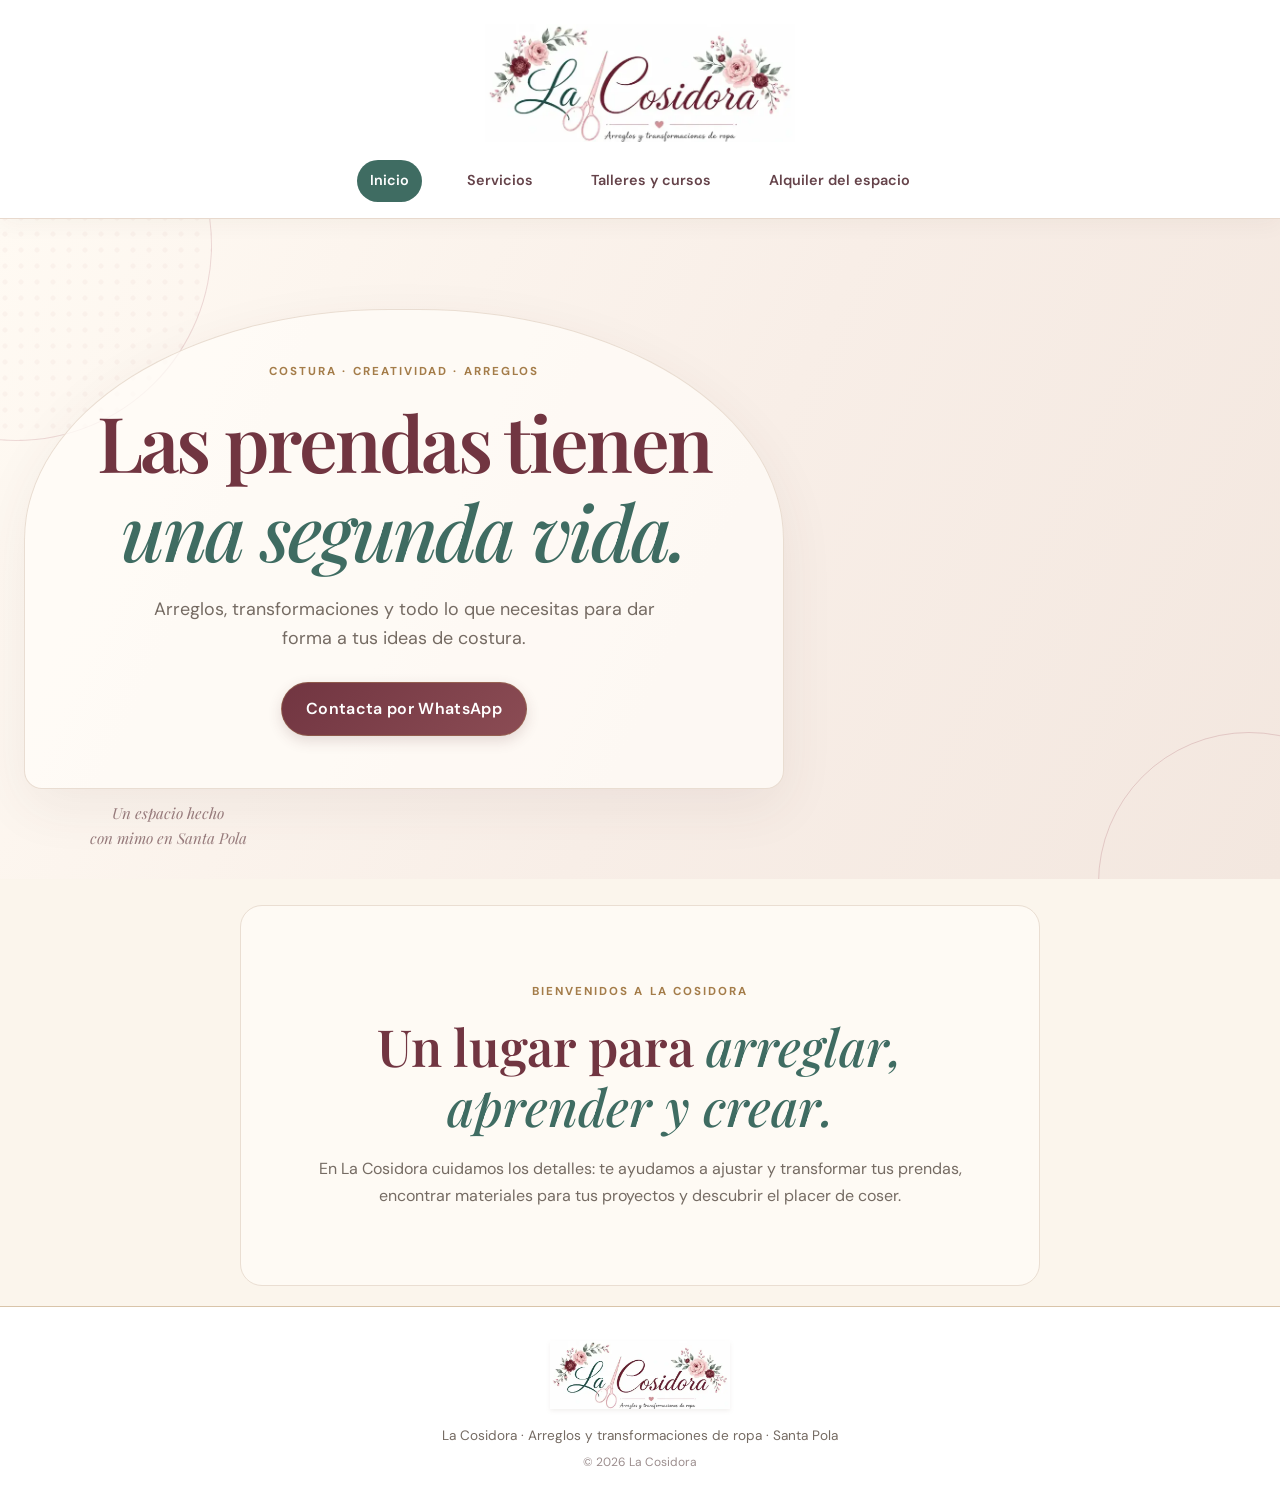
==== index.html @ 74e63460 "Ajustar descripciones y organización de talleres" ====
<!doctype html>
<html lang="es">
<head>
<meta charset="utf-8"><meta name="viewport" content="width=device-width, initial-scale=1">
<meta name="description" content="La Cosidora en Santa Pola: arreglos y transformaciones de ropa, mercería, reparación de máquinas de coser, cursos y alquiler de espacio por horas.">
<meta name="theme-color" content="#fbf5f2">
<title>La Cosidora | Arreglos, mercería y costura en Santa Pola</title>
<link rel="preconnect" href="https://fonts.googleapis.com"><link rel="preconnect" href="https://fonts.gstatic.com" crossorigin>
<link href="https://fonts.googleapis.com/css2?family=DM+Sans:wght@400;500;600;700&family=Playfair+Display:wght@500;600;700&display=swap" rel="stylesheet"><link rel="stylesheet" href="styles.css?v=18">
<style>.brand img{display:block;width:min(220px,42vw);height:auto;max-height:92px;object-fit:contain}.brand{display:flex;align-items:center}.footer-logo{display:block;width:min(180px,60vw);height:auto;margin:0 auto 1rem}</style>
</head>
<body>
<header class="site-header"><a class="brand" href="#inicio" aria-label="La Cosidora, inicio"><img src="assets/logo-la-cosidora.webp?v=4" alt="La Cosidora. Arreglos y transformaciones de ropa"></a>
<nav aria-label="Navegación principal"><a href="#inicio" data-page-link="home">Inicio</a><a href="#servicios" data-page-link="services">Servicios</a><a href="#cursos" data-page-link="courses">Talleres y cursos</a><a href="#espacio" data-page-link="space">Alquiler del espacio</a></nav></header>
<main>
<section class="hero" id="inicio"><div class="hero-content"><p class="eyebrow">Costura · creatividad · arreglos</p><h1>Las prendas tienen<br><em>una segunda vida.</em></h1><p class="hero-copy">Arreglos, transformaciones y todo lo que necesitas para dar forma a tus ideas de costura.</p><a class="button" href="https://wa.me/34676435554" target="_blank" rel="noopener">Contacta por WhatsApp</a></div><div class="hero-note">Un espacio hecho<br>con mimo en Santa Pola</div></section>
<section class="intro section-wrap" id="intro"><p class="eyebrow">Bienvenidos a La Cosidora</p><h2>Un lugar para <em>arreglar, aprender y crear.</em></h2><p>En La Cosidora cuidamos los detalles: te ayudamos a ajustar y transformar tus prendas, encontrar materiales para tus proyectos y descubrir el placer de coser.</p></section>
<section class="services section-wrap" id="servicios"><div class="section-heading"><p class="eyebrow">Qué hacemos</p><h2>Nuestros servicios</h2></div><div class="service-grid" aria-label="Selecciona un servicio">
<button class="service-card service-choice" type="button" data-service="arreglos" aria-expanded="false"><h3>Arreglos y transformaciones</h3><p>Adaptamos y damos una nueva vida a tus prendas.</p><span class="service-more">Ver detalles</span></button>
<button class="service-card service-choice" type="button" data-service="merceria" aria-expanded="false"><h3>Mercería</h3><p>Materiales y pequeños imprescindibles para tus labores.</p><span class="service-more">Ver detalles</span></button>
<button class="service-card service-choice" type="button" data-service="maquinas" aria-expanded="false"><h3>Reparación de máquinas de coser</h3><p>Te ayudamos con la reparación de tu máquina.</p><span class="service-more">Ver detalles</span></button>
<button class="service-card service-choice" type="button" data-service="cursos" aria-expanded="false"><h3>Cursos y talleres</h3><p>Aprende, practica y disfruta de la costura.</p><span class="service-more">Ver detalles</span></button>
<button class="service-card service-choice" type="button" data-service="personalizados" aria-expanded="false"><h3>Personalizados</h3><p>Detalles y creaciones hechas a tu gusto.</p><span class="service-more">Ver detalles</span></button>
</div>
<div class="service-detail" id="service-detail" hidden aria-live="polite">
<div><p class="eyebrow">La Cosidora · Santa Pola</p><h3 id="service-detail-title"></h3><p id="service-detail-copy"></p><a class="button" id="service-detail-contact" href="https://wa.me/34676435554" target="_blank" rel="noopener">Consultar por WhatsApp</a></div>
<button class="service-detail-close" type="button" aria-label="Cerrar detalles">×</button>
</div></section>
<section class="courses section-wrap" id="cursos">
 <div class="section-heading"><p class="eyebrow">Agenda creativa</p><h2>Calendario de <em>talleres</em></h2><p>Elige una fecha marcada para descubrir el taller, ver qué haremos y consultar todos los detalles.</p></div>
 <div class="agenda">
  <div class="agenda-calendar">
   <div class="agenda-month"><button id="month-prev" aria-label="Mes anterior">‹</button><div><strong id="month-label">Noviembre 2026</strong><small>La Cosidora · Santa Pola</small></div><button id="month-next" aria-label="Mes siguiente">›</button></div>
   <div class="agenda-grid agenda-week"><span>LUN</span><span>MAR</span><span>MIÉ</span><span>JUE</span><span>VIE</span><span>SÁB</span><span>DOM</span></div>
   <div class="agenda-grid" id="course-calendar"></div>
   <div class="agenda-key"><span><i></i> Taller con fecha</span><span><i class="past-dot"></i> Fecha pasada</span></div>
  </div>
  <article class="agenda-detail" id="course-detail" aria-live="polite">
   <div class="detail-empty"><span class="eyebrow">Tu próximo plan creativo</span><h3>Selecciona un taller en el calendario</h3><p>Al pulsar una fecha señalada aparecerán aquí las fotografías y toda la información del curso.</p></div>
   <div class="detail-live" hidden>
    <div class="detail-head"><span id="course-date"></span><span id="course-status" class="detail-status"></span></div>
    <div class="detail-main"><div class="detail-description"><p class="eyebrow">Taller en La Cosidora</p><h3 id="course-name"></h3><p id="course-intro"></p><h4>¿Qué haremos?</h4><ul id="course-steps"></ul></div>
     <div class="detail-meta"><div class="detail-photo" id="course-photo" hidden><img id="course-photo-img" alt=""></div><div class="detail-facts"><div><small>Horario</small><strong id="course-time"></strong></div><div><small>Duración</small><strong id="course-duration"></strong></div><div><small>Precio</small><strong id="course-price"></strong></div><div><small>Plazas</small><strong id="course-spots"></strong></div></div></div>
    </div>
    <div class="detail-footer"><p id="course-note">Materiales incluidos. Reserva con el 50 % del importe; el resto se abona el día del taller.</p><a id="course-contact" class="button" target="_blank" rel="noopener">Consultar / reservar</a></div>
   </div>
  </article>
 </div>
 <section class="adult-sewing"><div class="section-heading"><p class="eyebrow">Aprende a tu ritmo</p><h3>Cursos de costura para adultos</h3><p>Iniciación desde cero o para mejorar tus conocimientos. Aprenderás a utilizar la máquina de coser, conocer materiales y realizar proyectos sencillos, avanzando a tu ritmo.</p></div><div class="adult-course-grid"><article><span>CLASE SUELTA</span><strong>15 €</strong><p>1 hora y media por clase.</p></article><article><span>BONO DE COSTURA</span><strong>68 €</strong><p>5 clases de 1 hora y media.</p></article></div><div class="adult-course-notes"><p><b>Cuándo:</b> de lunes a viernes, de 10:00 a 13:00 y de 17:00 a 20:00, con cita previa y aviso de 24 horas.</p><p><b>Máquina:</b> recomendamos traer la tuya para aprender con ella. Si no tienes, disponemos de máquinas en el taller.</p><p><b>Materiales:</b> no necesitas traer materiales para empezar; te indicaremos lo que necesitas y podrás encontrarlo en nuestra mercería.</p></div><a class="button" href="https://wa.me/34676435554?text=Hola%2C%20quiero%20informaci%C3%B3n%20sobre%20los%20cursos%20de%20costura%20para%20adultos.">Consultar cursos de adultos</a></section>
 <div class="past-workshops"><div class="past-title"><p class="eyebrow">Momentos compartidos</p><h3>Talleres que ya hemos vivido</h3><p>Así son algunas de las experiencias creativas que organizamos.</p></div>
  <div class="past-grid">
   <article class="past-card"><div class="past-photo past-photo-together" role="img" aria-label="Taller de costura compartido por niñas y una persona adulta"></div><div class="past-copy"><h4>Una mañana para crear juntos</h4><p>Un taller para compartir una experiencia creativa en pareja: madre e hija, padre e hijo, abuelos y nietos o cualquier persona que quiera venir a crear acompañada. Una mañana para disfrutar, aprender y llevarse una creación hecha juntos.</p></div></article>
   <article class="past-card"><div class="past-photo past-photo-designers" role="img" aria-label="Curso infantil de pequeños diseñadores"></div><div class="past-copy"><h4>Pequeños diseñadores</h4><p>Un taller especial de verano que se desarrolla durante una semana, todas las tardes. Cada pequeño diseñador crea su propia tote bag desde cero: elige, corta y cose la tela, confecciona la bolsa y la decora con diseños realizados con el mini plotter.</p></div></article>
   <article class="past-card"><div class="past-photo past-photo-pumpkins" role="img" aria-label="Taller de creación de calabazas de tela"></div><div class="past-copy"><h4>Taller de calabazas</h4><p>Un taller de costura creativa para diseñar y confeccionar calabazas de tela. Las personas participantes eligen las telas, las cosen, las rellenan y las decoran con detalles otoñales.</p></div></article>
  </div>
 </div>
</section>
<section class="space-section" id="espacio"><div class="space-inner"><div><p class="eyebrow">Un espacio para tus ideas</p><h2>¿Necesitas un lugar para impartir tu curso o taller?</h2><p>En La Cosidora también puedes alquilar un espacio por horas para desarrollar tus clases, talleres y actividades.</p><a class="button button-light" href="https://wa.me/34676435554?text=Hola%2C%20me%20gustar%C3%ADa%20informarme%20sobre%20el%20alquiler%20del%20espacio%20por%20horas." target="_blank" rel="noopener">Consultar disponibilidad</a></div><div class="space-stamp"><span>Tu taller</span><strong>tu<br>espacio</strong><span>por horas</span></div></div></section>
<section class="contact section-wrap" id="contacto"><div class="section-heading"><p class="eyebrow">Ven a conocernos</p><h2>Estamos en Santa Pola</h2><p>¿Tienes una consulta, quieres apuntarte a un curso o necesitas más información? Estaremos encantados de atenderte.</p></div><div class="contact-grid">
<div class="contact-item"><span>Dirección</span><strong>Calle Maestro Alfonsea, 1, bajo<br>Santa Pola (Alicante)</strong></div><div class="contact-item"><span>Teléfono y WhatsApp</span><strong><a href="tel:+34676435554">676 435 554</a></strong></div><div class="contact-item"><span>Instagram</span><strong><a href="https://www.instagram.com/lacosidora.santapola/" target="_blank" rel="noopener">@lacosidora.santapola</a></strong></div><div class="contact-item"><span>Horario</span><strong>Lunes a viernes<br>10:00–13:00 · 17:00–20:00</strong></div></div><a class="button" href="https://wa.me/34676435554" target="_blank" rel="noopener">Escríbenos</a></section>
</main><footer><img class="footer-logo" src="assets/logo-la-cosidora.webp?v=4" alt=""><p>La Cosidora · Arreglos y transformaciones de ropa · Santa Pola</p><p class="copyright">© <span id="year"></span> La Cosidora</p></footer><script src="script.js?v=12"></script>
</body></html>
---- styles.css ----
*{box-sizing:border-box}:root{--cream:#fff8f8;--paper:#fffdfb;--rose:#D9A7AD;--rose-dark:#B85F70;--wine:#7B1E2D;--teal:#0F5B57;--ink:#393334;--muted:#74696a;--line:#eadbd8}html{scroll-behavior:smooth}body{margin:0;color:var(--ink);background:var(--paper);font-family:"DM Sans",sans-serif;line-height:1.65}a{color:inherit}.site-header{min-height:94px;padding:15px clamp(20px,5vw,72px);display:flex;align-items:center;justify-content:space-between;gap:28px;background:#fff;border-bottom:1px solid #f2e9e6}.brand{display:block;width:min(390px,46vw)}.brand span{display:block;color:var(--wine);font-family:"Playfair Display",serif;font-size:2.45rem;line-height:1.05}.brand small{display:block;color:var(--teal);font-size:.56rem;letter-spacing:.15em;font-weight:700;margin-top:6px}nav{display:flex;gap:clamp(15px,3vw,36px);flex-wrap:wrap;justify-content:flex-end}nav a{text-decoration:none;font-size:.9rem;color:var(--wine);font-weight:600}nav a:hover,.contact a:hover{color:var(--rose-dark)}.hero{min-height:520px;position:relative;overflow:hidden;display:grid;place-items:center;text-align:center;padding:90px 24px;background:linear-gradient(135deg,#ffffff 0%,#fffafb 58%,#fdf1f2 100%)}.hero-content{max-width:690px;position:relative;z-index:1}.eyebrow{color:var(--rose-dark);letter-spacing:.18em;text-transform:uppercase;font-size:.72rem;font-weight:700;margin:0 0 16px}h1,h2,h3{font-family:"Playfair Display",Georgia,serif;font-weight:600;line-height:1.16}h1{color:var(--wine);font-size:clamp(2.7rem,6vw,5rem);margin:0 0 20px}h1 em,h2 em{color:var(--teal);font-weight:500}.hero-copy{max-width:520px;margin:0 auto 28px;color:var(--muted);font-size:1.08rem}.button{display:inline-block;padding:13px 24px;background:var(--wine);color:white;border-radius:3px;text-decoration:none;font-weight:600;letter-spacing:.02em;transition:transform .2s,background .2s}.button:hover{background:var(--teal);transform:translateY(-2px)}.hero-flower{display:none}.flower-one{top:30px;left:7%;transform:rotate(-18deg)}.flower-two{bottom:20px;right:8%;transform:rotate(18deg)}.hero-note{position:absolute;bottom:28px;left:7%;color:#987c7d;font-family:"Playfair Display",serif;font-style:italic;font-size:.95rem}.section-wrap{width:min(1080px,calc(100% - 44px));margin:0 auto;padding:88px 0}.intro{max-width:800px;text-align:center}h2{font-size:clamp(2rem,4vw,3.2rem);color:var(--wine);margin:0 0 20px}.intro>p:last-child,.section-heading>p:last-child{color:var(--muted);max-width:700px;margin:0 auto}.services{padding-top:38px}.section-heading{text-align:center;margin-bottom:42px}.service-grid{display:grid;grid-template-columns:repeat(3,1fr);gap:18px}.service-card{background:var(--cream);border:1px solid var(--line);padding:30px 26px;min-height:220px}.service-icon{display:inline-grid;place-items:center;width:42px;height:42px;border-radius:50%;color:var(--rose-dark);background:#f3e3e0;font-size:1.45rem}.service-card h3{color:var(--wine);font-size:1.35rem;margin:17px 0 10px}.service-card p{color:var(--muted);font-size:.94rem;margin:0}.space-section{background:var(--teal);color:#fff;padding:78px 24px}.space-inner{width:min(1000px,100%);margin:auto;display:grid;grid-template-columns:1fr 220px;gap:50px;align-items:center}.space-section .eyebrow{color:#e9b5b2}.space-section h2{color:#fff;max-width:650px}.space-section p:not(.eyebrow){color:#e2eeeb;max-width:620px;margin-bottom:26px}.button-light{color:var(--wine);background:#fff7f3}.button-light:hover{background:#f3dedd;color:var(--wine)}.space-stamp{width:200px;height:200px;border:1px solid #dba6a2;border-radius:50%;display:flex;flex-direction:column;justify-content:center;align-items:center;color:#f2c6c1;transform:rotate(7deg);text-align:center}.space-stamp strong{font-family:"Playfair Display",serif;font-size:2.1rem;line-height:1;color:#fff;margin:8px 0}.space-stamp span{text-transform:uppercase;letter-spacing:.18em;font-size:.65rem}.contact{text-align:center}.contact-grid{display:grid;grid-template-columns:repeat(2,1fr);gap:1px;background:var(--line);border:1px solid var(--line);margin:40px 0 30px;text-align:left}.contact-item{padding:24px 28px;background:var(--paper)}.contact-item span{display:block;color:var(--rose-dark);font-size:.75rem;text-transform:uppercase;letter-spacing:.12em;font-weight:700;margin-bottom:7px}.contact-item strong{font-weight:600}.contact-item a{text-decoration:none}footer{background:var(--cream);border-top:1px solid var(--line);text-align:center;padding:34px 20px;color:var(--muted);font-size:.85rem}.footer-brand{font-family:"Playfair Display",serif;font-size:1.9rem;color:var(--wine);margin:0 0 12px}footer p{margin:5px 0}.copyright{font-size:.75rem;color:#9b8d8d}@media(max-width:760px){.site-header{flex-direction:column;padding:15px 18px 18px;gap:10px}.brand{width:min(390px,88vw)}nav{justify-content:center;gap:14px 22px}nav a{font-size:.82rem}.hero{min-height:480px}.hero-flower{font-size:5rem;opacity:.28}.hero-note{display:none}.section-wrap{padding:65px 0}.service-grid{grid-template-columns:1fr}.service-card{min-height:0}.space-inner{grid-template-columns:1fr;gap:35px}.space-stamp{width:160px;height:160px;margin:auto}.contact-grid{grid-template-columns:1fr}}
/* Cursos y calendario */
.courses{padding-top:76px}.course-layout{display:grid;grid-template-columns:minmax(0,1.05fr) minmax(320px,.95fr);gap:28px;align-items:start}.calendar-wrap,.course-detail{border:1px solid var(--line);background:#fff;padding:24px}.calendar-title{display:flex;justify-content:space-between;align-items:baseline;gap:12px;margin-bottom:18px}.calendar-title strong{font-family:"Playfair Display",serif;color:var(--wine);font-size:1.55rem}.calendar-title span{font-size:.78rem;color:var(--muted)}.calendar-grid{display:grid;grid-template-columns:repeat(7,minmax(0,1fr));gap:5px}.calendar-weekdays{margin-bottom:5px}.calendar-weekdays span{text-align:center;padding:8px 2px;background:var(--teal);color:#fff;text-transform:uppercase;font-size:.7rem;font-weight:700}.calendar-day,.calendar-empty{min-width:0;min-height:68px}.calendar-day{border:1px solid var(--line);background:#fffdfb;color:var(--ink);font:600 .95rem "DM Sans",sans-serif;text-align:left;padding:7px;cursor:pointer;border-radius:2px}.calendar-day span{display:block;font-size:.61rem;line-height:1.2;color:var(--rose-dark);font-weight:700;margin-top:5px;overflow-wrap:anywhere}.calendar-day.has-course{background:#f8e9e9;border-color:#e6b8bd}.calendar-day.past{background:#f5f1ed;color:#958b87}.calendar-day.selected{outline:2px solid var(--wine);outline-offset:1px;background:#f2dfe1}.calendar-day:focus-visible{outline:3px solid var(--teal);outline-offset:2px}.calendar-help{font-size:.78rem;color:var(--muted);margin:15px 0 0}.course-detail{background:var(--cream);padding:30px}.course-detail h3{font-size:2rem;color:var(--wine);margin:0 0 10px}.course-detail>p:not(.eyebrow){color:var(--muted)}.course-detail h4{font-family:"DM Sans",sans-serif;color:var(--teal);margin:22px 0 8px}.course-detail ul{padding-left:20px;color:var(--ink);margin:0}.course-detail li{padding:2px 0}.course-facts{display:grid;grid-template-columns:repeat(2,1fr);gap:9px;margin:22px 0}.course-facts div{background:#fff;border:1px solid var(--line);padding:12px}.course-facts span{display:block;color:var(--rose-dark);font-size:.68rem;text-transform:uppercase;letter-spacing:.08em;font-weight:700}.course-facts strong{display:block;color:var(--wine);font-size:1.05rem;margin-top:3px}.course-note{font-size:.84rem}.course-cancel{max-width:850px;margin:20px auto 0;text-align:center;color:var(--muted);font-size:.78rem}
@media(max-width:850px){.course-layout{grid-template-columns:1fr}.calendar-day,.calendar-empty{min-height:58px}.calendar-title{flex-wrap:wrap}}
@media(max-width:480px){.calendar-wrap,.course-detail{padding:14px}.calendar-grid{gap:3px}.calendar-day{padding:5px;min-height:54px;font-size:.83rem}.calendar-day span{font-size:.52rem}.calendar-weekdays span{font-size:.62rem;padding:7px 1px}.calendar-title strong{font-size:1.35rem}.course-detail h3{font-size:1.7rem}}

/* Nueva presentación de agenda y talleres */
.courses{width:min(1160px,calc(100% - 40px));padding:92px 0 84px}.courses .section-heading{margin-bottom:38px}.workshop-board{display:grid;grid-template-columns:minmax(320px,.92fr) minmax(0,1.35fr);gap:22px;align-items:stretch}.calendar-wrap{padding:25px;background:#fff;border:1px solid #eadbd8;box-shadow:0 12px 35px rgba(91,49,53,.06)}.calendar-title{display:flex;justify-content:space-between;align-items:center;text-align:center;margin:0 0 22px}.calendar-title>div{display:flex;flex-direction:column}.calendar-title strong{font-size:1.6rem;letter-spacing:.01em}.calendar-title span{font-size:.76rem;letter-spacing:.12em;text-transform:uppercase;margin-top:3px}.month-arrow{border:1px solid var(--line);background:#fff;color:var(--wine);width:34px;height:34px;border-radius:50%;font-size:1.4rem;line-height:1;opacity:.35}.calendar-grid{gap:6px}.calendar-weekdays span{background:transparent;color:var(--teal);border-bottom:1px solid #d9e5e1;padding:8px 0;font-size:.68rem;letter-spacing:.08em}.calendar-day,.calendar-empty{min-height:74px}.calendar-day{border:1px solid #f0e7e4;background:#fffdfc;border-radius:8px;padding:8px 6px;transition:background .18s,border .18s,transform .18s}.calendar-day:hover{border-color:#d59ca4;transform:translateY(-2px)}.calendar-day.has-course{background:#fff4f3;border:1px solid #e8c4c4}.calendar-day.has-course:before{content:"";display:block;width:6px;height:6px;border-radius:50%;background:var(--rose-dark);float:right}.calendar-day.past{background:#f5f3ef}.calendar-day.past:before{background:#a5a09a}.calendar-day.selected{outline:none;border:2px solid var(--wine);background:#f5e5e5;box-shadow:0 3px 12px rgba(123,30,45,.12)}.calendar-day span{font-size:.59rem;line-height:1.25;margin-top:7px;color:var(--wine)}.calendar-legend{display:flex;flex-wrap:wrap;gap:16px;margin-top:18px;color:var(--muted);font-size:.72rem}.calendar-legend span{display:flex;align-items:center;gap:7px}.calendar-legend i{display:inline-block;width:8px;height:8px;border-radius:50%;background:var(--rose-dark)}.calendar-legend i.done{background:#a5a09a}.course-detail{padding:0;background:#fff;border:1px solid #eadbd8;box-shadow:0 12px 35px rgba(91,49,53,.06);overflow:hidden}.detail-topline{display:flex;justify-content:space-between;align-items:center;gap:12px;padding:16px 24px;background:#f8efed;color:var(--wine);font-size:.8rem;font-weight:700}.detail-tag{padding:5px 11px;border-radius:30px;background:#fff;color:var(--teal);font-size:.68rem;text-transform:uppercase;letter-spacing:.06em}.detail-content{display:grid;grid-template-columns:minmax(0,1.1fr) minmax(210px,.9fr);gap:24px;padding:25px 25px 18px}.detail-copy .eyebrow{margin-bottom:8px}.course-detail h3{font-size:2.1rem;margin:0 0 10px}.detail-copy>p:not(.eyebrow){font-size:.94rem;color:var(--muted);margin:0 0 18px}.course-detail h4{font-size:.88rem;text-transform:uppercase;letter-spacing:.08em;margin:20px 0 8px}.course-detail ul{padding-left:18px;font-size:.87rem}.course-detail li{padding:3px 0}.detail-photo{min-height:180px;border-radius:8px;background:linear-gradient(145deg,#f5dfe0,#f8eee5 55%,#dce8df);display:flex;align-items:flex-end;padding:16px;color:#75444b;font-family:"Playfair Display",serif;font-style:italic;font-size:1.1rem;line-height:1.3}.course-facts{grid-template-columns:repeat(2,minmax(0,1fr));gap:7px;margin:12px 0 0}.course-facts div{border-radius:6px;background:#fbf7f5;padding:10px}.course-facts strong{font-size:.95rem}.detail-bottom{display:flex;justify-content:space-between;align-items:center;gap:18px;padding:17px 25px 22px;border-top:1px solid #f0e7e4}.detail-bottom .course-note{font-size:.76rem;margin:0;max-width:360px}.detail-bottom .button{white-space:nowrap;font-size:.82rem;padding:11px 17px}.past-workshops{margin-top:76px}.past-heading{text-align:center;margin-bottom:28px}.past-heading h3{font-size:2rem;color:var(--wine);margin:0 0 8px}.past-heading>p:last-child{color:var(--muted);margin:0}.past-grid{display:grid;grid-template-columns:repeat(3,1fr);gap:18px}.past-card{border:1px solid var(--line);background:#fff;border-radius:8px;overflow:hidden;box-shadow:0 8px 25px rgba(91,49,53,.05)}.past-image{height:205px;background:linear-gradient(145deg,#f3d9dc,#f8eee4 55%,#d9e5dd)}.past-image-one{background:linear-gradient(145deg,#f4dce0,#f8e9dd 60%,#dce8e2)}.past-image-two{background:linear-gradient(145deg,#f5e6d5,#f1d6dd 60%,#d6e4df)}.past-image-three{background:linear-gradient(145deg,#f5dfc8,#f2d5d6 55%,#e2e8d7)}.past-card>div:last-child{padding:20px 20px 22px}.past-card h4{font-family:"Playfair Display",serif;font-size:1.35rem;color:var(--wine);margin:0 0 8px}.past-card p{font-size:.86rem;color:var(--muted);margin:0}.course-cancel{margin-top:30px;padding:15px 20px;background:#f8f2ef;border-radius:6px}
@media(max-width:900px){.workshop-board{grid-template-columns:1fr}.detail-content{grid-template-columns:1fr 230px}.past-grid{gap:12px}}
@media(max-width:620px){.courses{width:calc(100% - 28px);padding:64px 0}.calendar-wrap{padding:14px}.calendar-day,.calendar-empty{min-height:58px}.calendar-day{font-size:.8rem;padding:5px}.calendar-day span{font-size:.52rem}.detail-content{grid-template-columns:1fr;padding:20px}.detail-photo{min-height:150px}.detail-bottom{align-items:stretch;flex-direction:column;padding:18px 20px}.detail-bottom .button{text-align:center}.past-grid{grid-template-columns:1fr}.past-image{height:190px}.past-workshops{margin-top:55px}.calendar-title strong{font-size:1.35rem}}

/* Agenda mensual interactiva */
.courses{padding-top:76px;padding-bottom:84px}.agenda{display:grid;grid-template-columns:minmax(300px,.86fr) minmax(0,1.35fr);gap:22px;align-items:stretch}.agenda-calendar,.agenda-detail{background:#fff;border:1px solid #eadbd8;box-shadow:0 10px 30px rgba(80,45,48,.06);border-radius:12px;overflow:hidden}.agenda-calendar{padding:24px}.agenda-month{display:flex;align-items:center;justify-content:space-between;text-align:center;margin-bottom:22px}.agenda-month>div{display:flex;flex-direction:column;gap:4px}.agenda-month strong{font:600 1.55rem "Playfair Display",serif;color:var(--wine)}.agenda-month small{font-size:.68rem;letter-spacing:.12em;text-transform:uppercase;color:var(--muted)}.agenda-month button{width:36px;height:36px;border:1px solid #eadbd8;border-radius:50%;background:#fff;color:var(--wine);font-size:1.5rem;cursor:pointer}.agenda-grid{display:grid;grid-template-columns:repeat(7,minmax(0,1fr));gap:6px}.agenda-week{margin-bottom:7px}.agenda-week span{text-align:center;padding:9px 0;color:var(--teal);font-size:.66rem;font-weight:700;letter-spacing:.08em;border-bottom:1px solid #e4e9e5}.agenda-day,.agenda-blank{min-width:0;min-height:68px}.agenda-day{position:relative;border:1px solid #f0e8e5;border-radius:8px;background:#fffdfc;text-align:left;padding:8px;color:var(--ink);font:600 .9rem "DM Sans",sans-serif;cursor:pointer}.agenda-day:hover{border-color:#c78d96;background:#fff7f6}.agenda-day.has-event{background:#faeeee;border-color:#e6c4c7}.agenda-day.has-event:after{content:"";position:absolute;top:8px;right:8px;width:7px;height:7px;border-radius:50%;background:#b55c6b}.agenda-day.is-past{background:#f5f2ee}.agenda-day.is-selected{outline:2px solid var(--wine);outline-offset:1px;background:#f2dfe2}.agenda-day em{display:block;margin-top:8px;font-style:normal;font-size:.58rem;line-height:1.2;color:var(--wine);overflow-wrap:anywhere}.agenda-key{display:flex;gap:18px;flex-wrap:wrap;margin-top:18px;color:var(--muted);font-size:.7rem}.agenda-key span{display:flex;align-items:center;gap:7px}.agenda-key i{width:8px;height:8px;border-radius:50%;background:#b55c6b}.agenda-key .past-dot{background:#aaa29b}.agenda-detail{min-height:430px}.detail-empty{min-height:430px;display:flex;flex-direction:column;justify-content:center;align-items:center;text-align:center;padding:40px;background:linear-gradient(145deg,#fff 0%,#fbf1ef 100%)}.detail-empty h3{max-width:360px;font:600 2rem "Playfair Display",serif;color:var(--wine);margin:12px 0}.detail-empty p{max-width:380px;color:var(--muted);font-size:.9rem}.detail-head{display:flex;justify-content:space-between;align-items:center;gap:12px;padding:15px 22px;background:#f8efed;color:var(--wine);font-size:.78rem;font-weight:700}.detail-status{padding:5px 10px;border-radius:20px;background:#fff;color:var(--teal);font-size:.65rem;text-transform:uppercase;letter-spacing:.07em}.detail-main{display:grid;grid-template-columns:minmax(0,1.1fr) minmax(210px,.9fr);gap:22px;padding:25px}.detail-description h3{font:600 2rem "Playfair Display",serif;color:var(--wine);margin:5px 0 10px}.detail-description>p:not(.eyebrow){color:var(--muted);font-size:.9rem}.detail-description h4{margin:20px 0 8px;color:var(--teal);font-size:.78rem;text-transform:uppercase;letter-spacing:.1em}.detail-description ul{padding-left:19px;font-size:.85rem}.detail-description li{padding:3px 0}.detail-photo{height:180px;border-radius:9px;overflow:hidden;margin-bottom:12px;background:#f7eeee}.detail-photo img{width:100%;height:100%;object-fit:cover}.detail-facts{display:grid;grid-template-columns:repeat(2,minmax(0,1fr));gap:8px}.detail-facts div{padding:11px;background:#faf5f2;border-radius:7px}.detail-facts small{display:block;color:#a15b66;text-transform:uppercase;letter-spacing:.08em;font-size:.62rem;font-weight:700}.detail-facts strong{display:block;color:var(--wine);margin-top:4px;font-size:.95rem}.detail-footer{border-top:1px solid #f0e7e4;padding:17px 22px 22px;display:flex;align-items:center;justify-content:space-between;gap:16px}.detail-footer p{margin:0;color:var(--muted);font-size:.75rem;max-width:390px}.detail-footer .button{white-space:nowrap}.past-workshops{margin-top:75px}.past-title{text-align:center;margin-bottom:26px}.past-title h3{font:600 2rem "Playfair Display",serif;color:var(--wine);margin:5px 0}.past-title>p:last-child{color:var(--muted)}.past-grid{display:grid;grid-template-columns:repeat(3,minmax(0,1fr));gap:18px}.past-card{border:1px solid #eadbd8;border-radius:10px;overflow:hidden;background:white;box-shadow:0 8px 25px rgba(80,45,48,.05)}.past-photo{height:210px;background:#f2e4e1 center/cover no-repeat}.past-photo-together{background-image:linear-gradient(0deg,rgba(55,29,29,.06),rgba(55,29,29,.06)),url('assets/taller-una-manana-juntos.jpg')}.past-photo-designers{background-image:linear-gradient(0deg,rgba(55,29,29,.06),rgba(55,29,29,.06)),url('assets/pequenos-disenadores.jpg')}.past-photo-pumpkins{background-image:linear-gradient(0deg,rgba(55,29,29,.06),rgba(55,29,29,.06)),url('assets/taller-calabazas.jpg')}.past-copy{padding:18px 20px 22px}.past-copy h4{font:600 1.3rem "Playfair Display",serif;color:var(--wine);margin:0 0 8px}.past-copy p{font-size:.84rem;color:var(--muted);margin:0}.agenda-no-events{grid-column:1/-1;padding:22px 10px;text-align:center;color:var(--muted);font-size:.83rem}
@media(max-width:900px){.agenda{grid-template-columns:1fr}.detail-main{grid-template-columns:minmax(0,1.1fr) minmax(200px,.9fr)}}
@media(max-width:620px){.courses{padding-top:58px}.agenda-calendar{padding:14px}.agenda-grid{gap:4px}.agenda-day,.agenda-blank{min-height:55px}.agenda-day{padding:6px;font-size:.8rem}.agenda-day em{font-size:.52rem}.agenda-month strong{font-size:1.35rem}.detail-main{grid-template-columns:1fr;padding:18px}.detail-photo{height:190px}.detail-footer{align-items:stretch;flex-direction:column;padding:17px 18px}.detail-footer .button{text-align:center}.past-grid{grid-template-columns:1fr}.past-photo{height:200px}.past-workshops{margin-top:55px}}

/* Calendario editorial inspirado en el cartel de talleres */
.agenda{grid-template-columns:1fr;gap:20px}.agenda-calendar{padding:26px 28px 22px;background:#fffaf4;border:1px solid #e8d8c9;box-shadow:0 14px 35px rgba(101,66,52,.07)}.agenda-month{margin-bottom:20px;padding:0 8px}.agenda-month strong{font:700 clamp(1.7rem,3vw,2.35rem) "Playfair Display",serif;color:#b65f68;text-transform:uppercase;letter-spacing:.045em}.agenda-month small{font-size:.78rem;letter-spacing:.04em;text-transform:none;color:#6e7770}.agenda-month button{width:42px;height:42px;font-size:1.8rem;color:#fff;background:#547c70;border:0;box-shadow:0 3px 8px #547c7022}.agenda-grid{gap:0}.agenda-week{margin-bottom:0;background:#557c70}.agenda-week span{color:white;border:0;padding:12px 4px;font-size:.72rem}.agenda-day,.agenda-blank{min-height:116px;border-radius:0}.agenda-day{border:1px solid #e8ded3;background:#fffdf9;padding:10px 9px;color:#343b36;font-size:.98rem;font-weight:500}.agenda-day:nth-child(7n){background:#fffaf4}.agenda-day.has-event{background:#fff0ee;border:1px solid #e8c8c3}.agenda-day.has-event:after{display:none}.agenda-day em{display:block;margin:8px -2px 0;padding:8px 5px;border-radius:7px;background:#f7dfe0;color:#884b54;font-family:"Playfair Display",serif;font-size:.83rem;line-height:1.2;text-align:center}.agenda-day[data-event="tote"] em{background:#f7e1e9}.agenda-day[data-event="decoupage"] em{background:#e4eee4;color:#476c60}.agenda-day[data-event="navidad"] em{background:#e2eeee;color:#416a6a}.agenda-day[data-event="pumpkin"] em{background:#f8e7d4;color:#895b37}.agenda-day.is-past{background:#f5f0e9}.agenda-day.is-past em{opacity:.78}.agenda-day.is-selected{outline:3px solid #b65f68;outline-offset:-3px;background:#fff0ee}.agenda-key{justify-content:center;padding:10px 0 0}.agenda-detail{max-width:100%;border-color:#e8d8c9}.past-workshops{margin-top:65px}.past-title h3{color:#b65f68}.past-photo{height:220px}.past-photo-together{background-image:url('assets/taller-una-manana-juntos.jpg')}.past-photo-designers{background-image:url('assets/pequenos-disenadores.jpg')}.past-photo-pumpkins{background-image:url('assets/taller-calabazas.jpg')}
@media(max-width:650px){.agenda-calendar{padding:15px 10px}.agenda-day,.agenda-blank{min-height:76px}.agenda-day{padding:7px 4px;font-size:.83rem}.agenda-day em{font-size:.65rem;padding:6px 3px;margin-top:6px}.agenda-week span{font-size:.59rem;padding:10px 1px}.agenda-month{padding:0 3px}.agenda-month button{width:34px;height:34px}.agenda-key{font-size:.65rem}}

.adult-sewing{margin:64px auto 10px;padding:42px 36px;background:#fff8f2;border:1px solid #ead9ce;border-radius:22px;text-align:center}.adult-sewing .section-heading{max-width:760px;margin:0 auto 24px}.adult-sewing h3{font:600 clamp(1.8rem,3vw,2.5rem) "Playfair Display",serif;color:#547c70}.adult-course-grid{display:grid;grid-template-columns:repeat(2,minmax(0,240px));justify-content:center;gap:16px;margin:25px auto}.adult-course-grid article{padding:22px;background:#fff;border:1px solid #ead9ce;border-radius:14px}.adult-course-grid span{display:block;color:#b65f68;font-size:.75rem;letter-spacing:.08em;font-weight:700}.adult-course-grid strong{display:block;margin:8px;color:#547c70;font:700 2.2rem "Playfair Display",serif}.adult-course-grid p{margin:0}.adult-course-notes{max-width:800px;margin:24px auto;text-align:left;line-height:1.7}.adult-course-notes p{margin:9px 0}.adult-sewing>.button{display:inline-block}
.agenda-day.has-event{position:relative}.agenda-day.has-event:before{content:"";display:block;width:42px;height:35px;margin:0 auto 5px;background:#f0d5cc;border-radius:50% 50% 45% 45%;opacity:.85}.agenda-day[data-event="pumpkin"]:before{content:"🎃";display:grid;place-items:center;background:transparent;font-size:29px;width:42px;height:34px}.agenda-day[data-event="tote"]:before{content:"👜";display:grid;place-items:center;background:transparent;font-size:27px;width:42px;height:34px}.agenda-day[data-event="decoupage"]:before{content:"🍽️";display:grid;place-items:center;background:transparent;font-size:27px;width:42px;height:34px}.agenda-day[data-event="navidad"]:before{content:"🎄";display:grid;place-items:center;background:transparent;font-size:27px;width:42px;height:34px}
@media(max-width:650px){.adult-sewing{padding:28px 18px}.adult-course-grid{grid-template-columns:1fr 1fr}.adult-course-grid strong{font-size:1.8rem}}

/* Miniaturas ilustradas reales dentro de cada fecha del calendario */
.agenda-day.has-event:before{display:none!important;content:none!important}
.agenda-thumb{display:block;width:58px;height:43px;object-fit:contain;margin:2px auto 5px;border-radius:7px}
.agenda-day em{margin-top:2px;min-height:2.1em}
.detail-photo{height:230px}
.detail-photo img{object-fit:contain;background:#fffaf4}
@media(max-width:650px){.agenda-thumb{width:42px;height:32px;margin:0 auto 3px}.agenda-day em{font-size:.61rem}}

/* Ajustes finales: cabecera centrada y calendario mensual visible */
.site-header{display:flex;flex-direction:column;justify-content:center;align-items:center;gap:12px;padding:18px 22px 16px}
.site-header .brand{display:flex;justify-content:center;align-items:center;width:min(360px,82vw);margin:0 auto}
.site-header .brand img{width:100%;max-height:118px;object-fit:contain}
.site-header nav{justify-content:center;width:100%;gap:clamp(14px,2.6vw,32px)}
.agenda{display:grid;grid-template-columns:minmax(0,1.08fr) minmax(320px,.92fr);gap:24px;align-items:start}
.agenda-calendar,.agenda-detail{background:#fff;border:1px solid var(--line);padding:22px;box-shadow:0 10px 28px rgba(91,49,53,.05)}
.agenda-month{display:flex;justify-content:space-between;align-items:center;text-align:center;margin-bottom:18px}
.agenda-month>div{display:flex;flex-direction:column}
.agenda-month strong{font:600 1.55rem "Playfair Display",serif;color:var(--wine)}
.agenda-month small{font-size:.72rem;color:var(--muted);letter-spacing:.1em;text-transform:uppercase}
.agenda-month button{width:38px;height:38px;border-radius:50%;border:1px solid var(--line);background:#fff;color:var(--wine);font-size:1.6rem;cursor:pointer}
.agenda-grid{display:grid;grid-template-columns:repeat(7,minmax(0,1fr));gap:5px}
.agenda-week{margin-bottom:5px}
.agenda-week span{text-align:center;padding:8px 1px;background:var(--teal);color:#fff;font-size:.68rem;font-weight:700}
.agenda-day,.agenda-blank{min-width:0;min-height:88px}
.agenda-day{border:1px solid var(--line);background:#fffdfb;padding:5px 3px;color:var(--ink);font:600 .86rem "DM Sans",sans-serif;text-align:center;display:flex;flex-direction:column;align-items:center;justify-content:flex-start}
button.agenda-day{cursor:pointer}
.agenda-day.has-event{background:#fff0f1;border-color:#e6b8bd}
.agenda-day.is-past{background:#f6f1ec}
.agenda-number{align-self:flex-start;padding-left:4px;font-size:.75rem}
.agenda-thumb{display:block;width:100%;height:43px;max-width:66px;object-fit:contain;margin:0 auto 2px}
.agenda-day em{font-style:normal;font-size:.59rem;line-height:1.15;color:var(--wine);font-weight:700}
.agenda-key{display:flex;gap:18px;flex-wrap:wrap;margin-top:14px;font-size:.74rem;color:var(--muted)}
.agenda-detail{background:var(--cream);min-height:300px}
.detail-empty{padding:25px 10px;text-align:center}
.detail-empty h3,.detail-description h3{font-size:1.8rem;color:var(--wine);margin:0 0 10px}
.detail-empty p,.detail-description>p:not(.eyebrow){color:var(--muted)}
.detail-head{display:flex;justify-content:space-between;gap:12px;align-items:center;color:var(--wine);font-weight:700;margin-bottom:16px}
.detail-status{font-size:.72rem;color:var(--teal);text-transform:uppercase;letter-spacing:.08em}
.detail-main{display:grid;grid-template-columns:minmax(0,1fr) minmax(140px,.8fr);gap:18px}
.detail-description h4{color:var(--teal);margin:18px 0 6px}
.detail-description ul{padding-left:20px;margin:0}
.detail-photo{margin-bottom:12px;background:#fff;border:1px solid var(--line);padding:8px}
.detail-photo img{display:block;width:100%;height:170px;object-fit:contain}
.detail-facts{display:grid;grid-template-columns:repeat(2,minmax(0,1fr));gap:8px}
.detail-facts>div{background:#fff;padding:10px;border:1px solid var(--line)}
.detail-facts small{display:block;color:var(--rose-dark);font-size:.65rem;text-transform:uppercase;font-weight:700}
.detail-facts strong{display:block;color:var(--wine);font-size:.9rem}
.detail-footer{margin-top:18px;padding-top:14px;border-top:1px solid var(--line)}
.detail-footer p{font-size:.8rem;color:var(--muted)}
.adult-sewing,.past-workshops{margin-top:58px;padding:34px;background:#fff9f7;border:1px solid var(--line)}
.adult-course-grid{display:grid;grid-template-columns:repeat(2,1fr);gap:14px;max-width:600px;margin:20px auto}
.adult-course-grid article{padding:20px;background:#fff;border:1px solid var(--line);text-align:center}
.adult-course-grid span,.adult-course-grid strong{display:block;color:var(--wine)}
.adult-course-grid strong{font:600 2rem "Playfair Display",serif}
.adult-course-notes{max-width:850px;margin:0 auto 20px}
.past-grid{display:grid;grid-template-columns:repeat(3,1fr);gap:16px}
.past-card{background:#fff;border:1px solid var(--line);overflow:hidden}
.past-photo{height:190px;background-size:cover;background-position:center}
.past-photo-together{background-image:url("assets/taller-manana-juntos.jpg")}
.past-photo-designers{background-image:url("assets/pequenos-disenadores.jpg")}
.past-photo-pumpkins{background-image:url("assets/taller-calabazas.jpg")}
.past-copy{padding:18px}
.past-copy h4{color:var(--wine);margin:0 0 8px;font-family:"Playfair Display",serif;font-size:1.25rem}
.past-copy p{font-size:.88rem;color:var(--muted);margin:0}
@media(max-width:850px){.agenda{grid-template-columns:1fr}.past-grid{grid-template-columns:1fr 1fr}}
@media(max-width:560px){.site-header nav{gap:9px 15px}.site-header nav a{font-size:.76rem}.agenda-calendar,.agenda-detail{padding:12px}.agenda-day,.agenda-blank{min-height:70px}.agenda-thumb{height:34px;max-width:48px}.agenda-day em{font-size:.5rem}.agenda-week span{font-size:.58rem}.detail-main{grid-template-columns:1fr}.detail-meta{display:grid;grid-template-columns:1fr}.past-grid{grid-template-columns:1fr}.adult-sewing,.past-workshops{padding:20px 14px}}

/* Navegacion por apartados: se muestra una sola pagina cada vez */
body:not([data-page]){--active-page:home}
main>section{display:none}
body[data-page="home"] main>#inicio,
body[data-page="home"] main>#intro,
body[data-page="services"] main>#servicios,
body[data-page="courses"] main>#cursos,
body[data-page="space"] main>#espacio,
body[data-page="space"] main>#contacto{display:block}
.site-header{position:relative;z-index:5}
.site-header nav a{padding:9px 13px;border-radius:24px;transition:background .2s,color .2s}
.site-header nav a.active,.site-header nav a[aria-current="page"]{background:var(--teal);color:#fff}
body[data-page="home"] main>#inicio{min-height:460px}
body[data-page="services"] main>#servicios,
body[data-page="courses"] main>#cursos,
body[data-page="space"] main>#espacio,
body[data-page="space"] main>#contacto{animation:page-in .25s ease both}
@keyframes page-in{from{opacity:.4;transform:translateY(8px)}to{opacity:1;transform:translateY(0)}}
@media(max-width:650px){.site-header nav{flex-wrap:wrap}.site-header nav a{padding:8px 10px}}


/* Identidad visual renovada: lino, tonos cálidos y detalles artesanales */
:root{
 --cream:#f6eee7;--paper:#fbf7f1;--rose:#d7a0a5;--rose-dark:#a95d68;
 --wine:#702f3b;--teal:#456f65;--ink:#393632;--muted:#756b63;--line:#e6d8cb;
}
body{
 background-color:#f8f2ea;
 background-image:radial-gradient(ellipse at 12% 8%,rgba(218,177,166,.13),transparent 34%),
 radial-gradient(ellipse at 88% 38%,rgba(115,151,132,.10),transparent 30%),
 repeating-linear-gradient(0deg,rgba(116,91,71,.018) 0,rgba(116,91,71,.018) 1px,transparent 1px,transparent 5px);
}
.site-header{
 background:rgba(255,251,246,.96);border-bottom:1px solid #e8d9cd;
 box-shadow:0 5px 22px rgba(79,54,42,.045);backdrop-filter:blur(8px)
}
.site-header nav a{color:#65434a}
.site-header nav a:hover{background:#f3e5df;color:var(--wine)}
.site-header nav a.active,.site-header nav a[aria-current="page"]{background:var(--teal);color:#fff}
.hero{
 min-height:560px;
 background:linear-gradient(110deg,rgba(255,250,244,.94),rgba(250,239,232,.84)),
 radial-gradient(ellipse at 18% 80%,#e8c9c2 0,transparent 36%),
 radial-gradient(ellipse at 85% 20%,#d8e3d8 0,transparent 34%);
}
.hero:before,.hero:after{content:"";position:absolute;pointer-events:none;border:1px solid rgba(169,93,104,.24);border-radius:50%}
.hero:before{width:390px;height:390px;left:-180px;top:-170px}
.hero:after{width:300px;height:300px;right:-120px;bottom:-155px}
.hero-content{padding:52px 44px;background:rgba(255,253,249,.72);border:1px solid rgba(230,216,203,.85);border-radius:48% 48% 18px 18px;box-shadow:0 18px 55px rgba(91,59,50,.07)}
.hero h1{letter-spacing:-.035em}
.hero-copy{font-size:1.12rem}
.button{border-radius:30px;box-shadow:0 6px 15px rgba(112,47,59,.14)}
.section-wrap{position:relative}
.intro{padding:76px 34px;margin-top:26px;margin-bottom:20px;background:rgba(255,252,247,.78);border:1px solid #eaded2;border-radius:22px}
.services{padding-top:70px;padding-bottom:82px}
.service-card{background:rgba(255,252,247,.88);border:1px solid #e8d9cd;border-radius:16px;box-shadow:0 8px 24px rgba(85,58,46,.045);transition:transform .2s,box-shadow .2s}
.service-card:hover{transform:translateY(-4px);box-shadow:0 14px 30px rgba(85,58,46,.09)}
.service-icon{background:#f2e2df;color:#a45e68}
.courses{background:rgba(255,251,246,.72);border:1px solid #e9dbcf;border-radius:24px;padding-left:clamp(16px,3vw,36px);padding-right:clamp(16px,3vw,36px);margin-bottom:70px}
.agenda-calendar,.agenda-detail,.adult-sewing,.past-workshops{border-radius:16px;box-shadow:0 12px 30px rgba(85,58,46,.06)}
.agenda-calendar{background:#fffaf4}
.agenda-day{border-radius:8px}
.past-card{border-radius:14px;box-shadow:0 10px 26px rgba(85,58,46,.07);transition:transform .2s,box-shadow .2s}
.past-card:hover{transform:translateY(-4px);box-shadow:0 16px 32px rgba(85,58,46,.11)}
.past-photo{background-color:#efe2d8}
.adult-sewing{background:#f7eee7}
.space-section{position:relative;overflow:hidden;background:linear-gradient(120deg,#3f695f,#527c70);border-radius:0}
.space-section:after{content:"";position:absolute;width:420px;height:420px;border:1px solid rgba(255,255,255,.15);border-radius:50%;right:-130px;top:-230px;pointer-events:none}
.space-stamp{border-color:rgba(255,230,220,.55)}
.contact{background:rgba(255,251,246,.78);border:1px solid #e9dbcf;border-radius:22px;margin-top:70px;margin-bottom:70px;padding-left:clamp(18px,4vw,48px);padding-right:clamp(18px,4vw,48px)}
.contact-item{background:#fffaf5}
footer{background:#eee3d9;border-top:1px solid #dfcfc2}
.footer-brand{color:var(--wine)}
@media(max-width:650px){
 .hero{min-height:490px;padding:60px 18px}
 .hero-content{padding:42px 20px;border-radius:44% 44% 16px 16px}
 .intro{padding:52px 20px}
 .courses{width:calc(100% - 22px);padding-left:10px;padding-right:10px}
}


/* Toque vintage glam: costura, latón envejecido y detalles de taller */
:root{
 --brass:#b18a55;
 --brass-light:#d8bd91;
 --ink:#38332f;
 --wine:#713541;
 --teal:#3f6c62;
}
body{
 background-image:
  radial-gradient(circle at 8% 14%,rgba(177,138,85,.09) 0 1px,transparent 2px),
  radial-gradient(circle at 92% 76%,rgba(177,138,85,.08) 0 1px,transparent 2px),
  repeating-linear-gradient(0deg,rgba(116,91,71,.018) 0,rgba(116,91,71,.018) 1px,transparent 1px,transparent 5px);
 background-size:34px 34px,42px 42px,auto;
}
.hero{
 background:
  radial-gradient(ellipse at 13% 78%,rgba(213,160,165,.24),transparent 34%),
  radial-gradient(ellipse at 87% 18%,rgba(177,138,85,.15),transparent 30%),
  linear-gradient(115deg,#fffaf3 0%,#f8eee7 55%,#f3e7df 100%);
}
.hero-content:before,.hero-content:after{
 position:absolute;z-index:-1;pointer-events:none;color:rgba(177,138,85,.25);
 font-family:Georgia,serif;font-size:clamp(2.4rem,5vw,4.4rem);line-height:1;
}
.hero-content:before{content:"✂";left:-54px;top:22px;transform:rotate(-24deg)}
.hero-content:after{content:"♧";right:-45px;bottom:24px;transform:rotate(18deg)}
.eyebrow{color:#a47c49}
h1 em,h2 em{color:var(--teal)}
.section-heading:after,.past-title:after{
 content:"";display:block;width:74px;height:12px;margin:18px auto 0;
 background:radial-gradient(ellipse at center,var(--brass) 0 2px,transparent 2.5px),
 linear-gradient(90deg,transparent 0 12%,var(--brass-light) 12% 88%,transparent 88%);
 background-size:12px 12px,100% 1px;background-position:center,center;background-repeat:no-repeat;
}
.service-card{position:relative}
.service-card:after{
 content:"";position:absolute;right:15px;top:14px;width:23px;height:23px;
 border:1px solid rgba(177,138,85,.38);border-radius:50%;
}
.service-icon{background:#f2e5df;color:#a47c49;border:1px solid rgba(177,138,85,.25)}
.calendar-week span{background:#486f64}
.agenda-month button{border-color:#d9c6aa;color:#8c6840;background:#fffaf4}
.agenda-day.has-event{background:#fff1ed;border-color:#d9b4a8}
.agenda-day.is-selected{outline-color:#a47c49}
.agenda-day em{background:#f5e5e1;color:#713541}
.button{background:linear-gradient(135deg,#713541,#8b4c54);border:1px solid rgba(177,138,85,.38);box-shadow:0 5px 14px rgba(91,51,57,.16)}
.button:hover{background:linear-gradient(135deg,#3f6c62,#557f72)}
.space-section{background:linear-gradient(120deg,#344f49,#52796d)}
.space-stamp{border:1px solid var(--brass-light);color:#e5cba4}
.space-stamp strong{color:#fff3df}
.contact-item span{color:#a47c49}
.past-card,.service-card,.agenda-calendar,.agenda-detail{border-color:#e3d2bd}
.past-card h4{color:#713541}
footer{background:linear-gradient(110deg,#eee2d5,#f5e9e1);border-top:1px solid #d9c4a9}
.footer-logo{filter:drop-shadow(0 2px 2px rgba(87,59,45,.08))}
@media(min-width:900px){
 .hero{min-height:590px}
 .hero-content{max-width:760px}
 .hero-content:before{left:-82px;top:35px}
 .hero-content:after{right:-78px;bottom:38px}
}
@media(max-width:650px){
 .hero-content:before{left:-10px;top:5px;font-size:2rem}
 .hero-content:after{right:-8px;bottom:5px;font-size:2rem}
}


/* Textiles decorativos: estampados suaves distintos por sección */
:root{--fabric-ivory:#fbf5ec;--fabric-rose:#ead1ce;--fabric-sage:#dce6dc;--fabric-thread:rgba(112,78,67,.045)}
body{
 background-color:var(--fabric-ivory);
 background-image:
  repeating-linear-gradient(0deg,transparent 0 3px,var(--fabric-thread) 3px 4px),
  repeating-linear-gradient(90deg,transparent 0 3px,rgba(112,78,67,.035) 3px 4px),
  radial-gradient(ellipse at 15% 12%,rgba(226,190,181,.16),transparent 38%),
  radial-gradient(ellipse at 88% 65%,rgba(188,207,188,.16),transparent 34%);
}
.hero{
 background-color:#f8eee7;
 background-image:
  linear-gradient(rgba(255,250,245,.84),rgba(255,250,245,.84)),
  repeating-linear-gradient(45deg,transparent 0 13px,rgba(169,93,104,.075) 13px 14px,transparent 14px 27px),
  repeating-linear-gradient(-45deg,transparent 0 13px,rgba(69,111,101,.065) 13px 14px,transparent 14px 27px);
}
.hero:before{
 border-color:rgba(169,93,104,.2);
 background:radial-gradient(circle at 50% 50%,rgba(234,209,206,.18) 0 2px,transparent 3px);
 background-size:16px 16px;
}
.services{
 background-color:rgba(255,250,244,.78);
 background-image:
  radial-gradient(ellipse at 18px 18px,rgba(184,125,129,.11) 0 2px,transparent 2.8px),
  radial-gradient(ellipse at 42px 42px,rgba(69,111,101,.09) 0 2px,transparent 2.8px);
 background-size:60px 60px;
 border-radius:24px;
}
.service-card{
 background-color:rgba(255,252,247,.93);
 background-image:repeating-linear-gradient(0deg,transparent 0 5px,rgba(112,78,67,.025) 5px 6px);
}
.courses{
 background-color:#fff9f2;
 background-image:
  linear-gradient(rgba(255,249,242,.9),rgba(255,249,242,.9)),
  repeating-linear-gradient(90deg,transparent 0 17px,rgba(69,111,101,.08) 17px 18px),
  repeating-linear-gradient(0deg,transparent 0 17px,rgba(69,111,101,.08) 17px 18px);
}
.agenda-calendar{
 background-color:#fffaf4;
 background-image:
  radial-gradient(circle at 12px 12px,rgba(183,112,116,.08) 0 1.5px,transparent 2px);
 background-size:24px 24px;
}
.adult-sewing{
 background-color:#f8eee8;
 background-image:
  linear-gradient(rgba(248,238,232,.88),rgba(248,238,232,.88)),
  repeating-linear-gradient(45deg,transparent 0 11px,rgba(169,93,104,.10) 11px 12px,transparent 12px 23px);
}
.past-workshops{
 background-color:#f5eee5;
 background-image:
  radial-gradient(circle at 14px 14px,rgba(169,93,104,.09) 0 2px,transparent 2.8px),
  radial-gradient(circle at 42px 42px,rgba(69,111,101,.08) 0 2px,transparent 2.8px);
 background-size:56px 56px;
}
.space-section{
 background-image:
  linear-gradient(115deg,rgba(63,105,95,.96),rgba(82,124,112,.94)),
  repeating-linear-gradient(0deg,transparent 0 4px,rgba(255,255,255,.08) 4px 5px),
  repeating-linear-gradient(90deg,transparent 0 4px,rgba(255,255,255,.06) 4px 5px);
}
.contact{
 background-color:#fff9f3;
 background-image:
  linear-gradient(rgba(255,249,243,.88),rgba(255,249,243,.88)),
  radial-gradient(circle at 16px 16px,rgba(169,93,104,.12) 0 2px,transparent 2.8px),
  radial-gradient(circle at 44px 44px,rgba(69,111,101,.10) 0 2px,transparent 2.8px);
 background-size:auto,60px 60px,60px 60px;
}
@media(max-width:650px){
 .services,.courses,.adult-sewing,.past-workshops,.contact{background-size:auto}
}

/* Integración visual del logotipo: se funde con el fondo sin recuadro blanco */
.site-header .brand img,.footer-logo{mix-blend-mode:multiply;background:transparent}


/* Limpieza visual: sin iconos, adornos ni estampados decorativos */
.hero-content:before,.hero-content:after,
.section-heading:after,.past-title:after,
.service-card:after{display:none!important;content:none!important}
body{background-image:none!important;background-color:#fbf5ec}
.hero{background:linear-gradient(115deg,#fffaf3 0%,#f8eee7 55%,#f3e7df 100%)!important}
.services,.courses,.agenda-calendar,.adult-sewing,.past-workshops,.contact,
.service-card{background-image:none!important}
.site-header .brand img,.footer-logo{mix-blend-mode:normal!important}


/* El logo original conserva su fondo blanco; el soporte coincide con él. */
.site-header .brand img,.footer-logo{background-color:#fff!important;mix-blend-mode:normal!important}


/* Servicios interactivos: selección y ficha desplegable en la misma página */
.service-choice{
  width:100%;text-align:left;color:inherit;font:inherit;cursor:pointer;
  display:flex;flex-direction:column;align-items:flex-start;
}
.service-choice h3{margin-top:0}
.service-choice .service-more{
  display:inline-block;margin-top:18px;color:var(--teal);
  font-size:.78rem;font-weight:700;letter-spacing:.04em;
}
.service-choice:hover,.service-choice.is-selected{
  border-color:var(--brass,#b18a55);
  box-shadow:0 12px 28px rgba(85,58,46,.10);
}
.service-choice.is-selected{outline:2px solid rgba(177,138,85,.35);outline-offset:2px}
.service-detail{
  position:relative;display:grid;grid-template-columns:1fr auto;gap:24px;
  margin:26px auto 0;padding:30px clamp(22px,4vw,44px);
  background:#fffaf4;border:1px solid #e3d2bd;border-radius:16px;
  box-shadow:0 12px 30px rgba(85,58,46,.06);
}
.service-detail[hidden]{display:none}
.service-detail h3{margin:0 0 12px;color:var(--wine);font-size:clamp(1.5rem,3vw,2rem)}
.service-detail p:not(.eyebrow){max-width:760px;color:var(--muted)}
.service-detail-close{
  align-self:start;border:1px solid var(--line);border-radius:50%;
  width:36px;height:36px;background:#fff;color:var(--wine);
  font-size:1.35rem;line-height:1;cursor:pointer;
}
.service-choice:focus-visible,.service-detail-close:focus-visible{
  outline:3px solid var(--teal);outline-offset:3px;
}
@media(max-width:650px){.service-detail{padding:23px 18px;gap:12px}}


/* Fondo blanco uniforme para integrar el logotipo sin que se note el rectángulo de la imagen. */
.site-header{background:#fff!important}
.site-header .brand{background:#fff!important;padding:6px 12px;border-radius:0}
.site-header .brand img,.footer-logo{background:#fff!important;display:block}
footer{background:#fff!important}
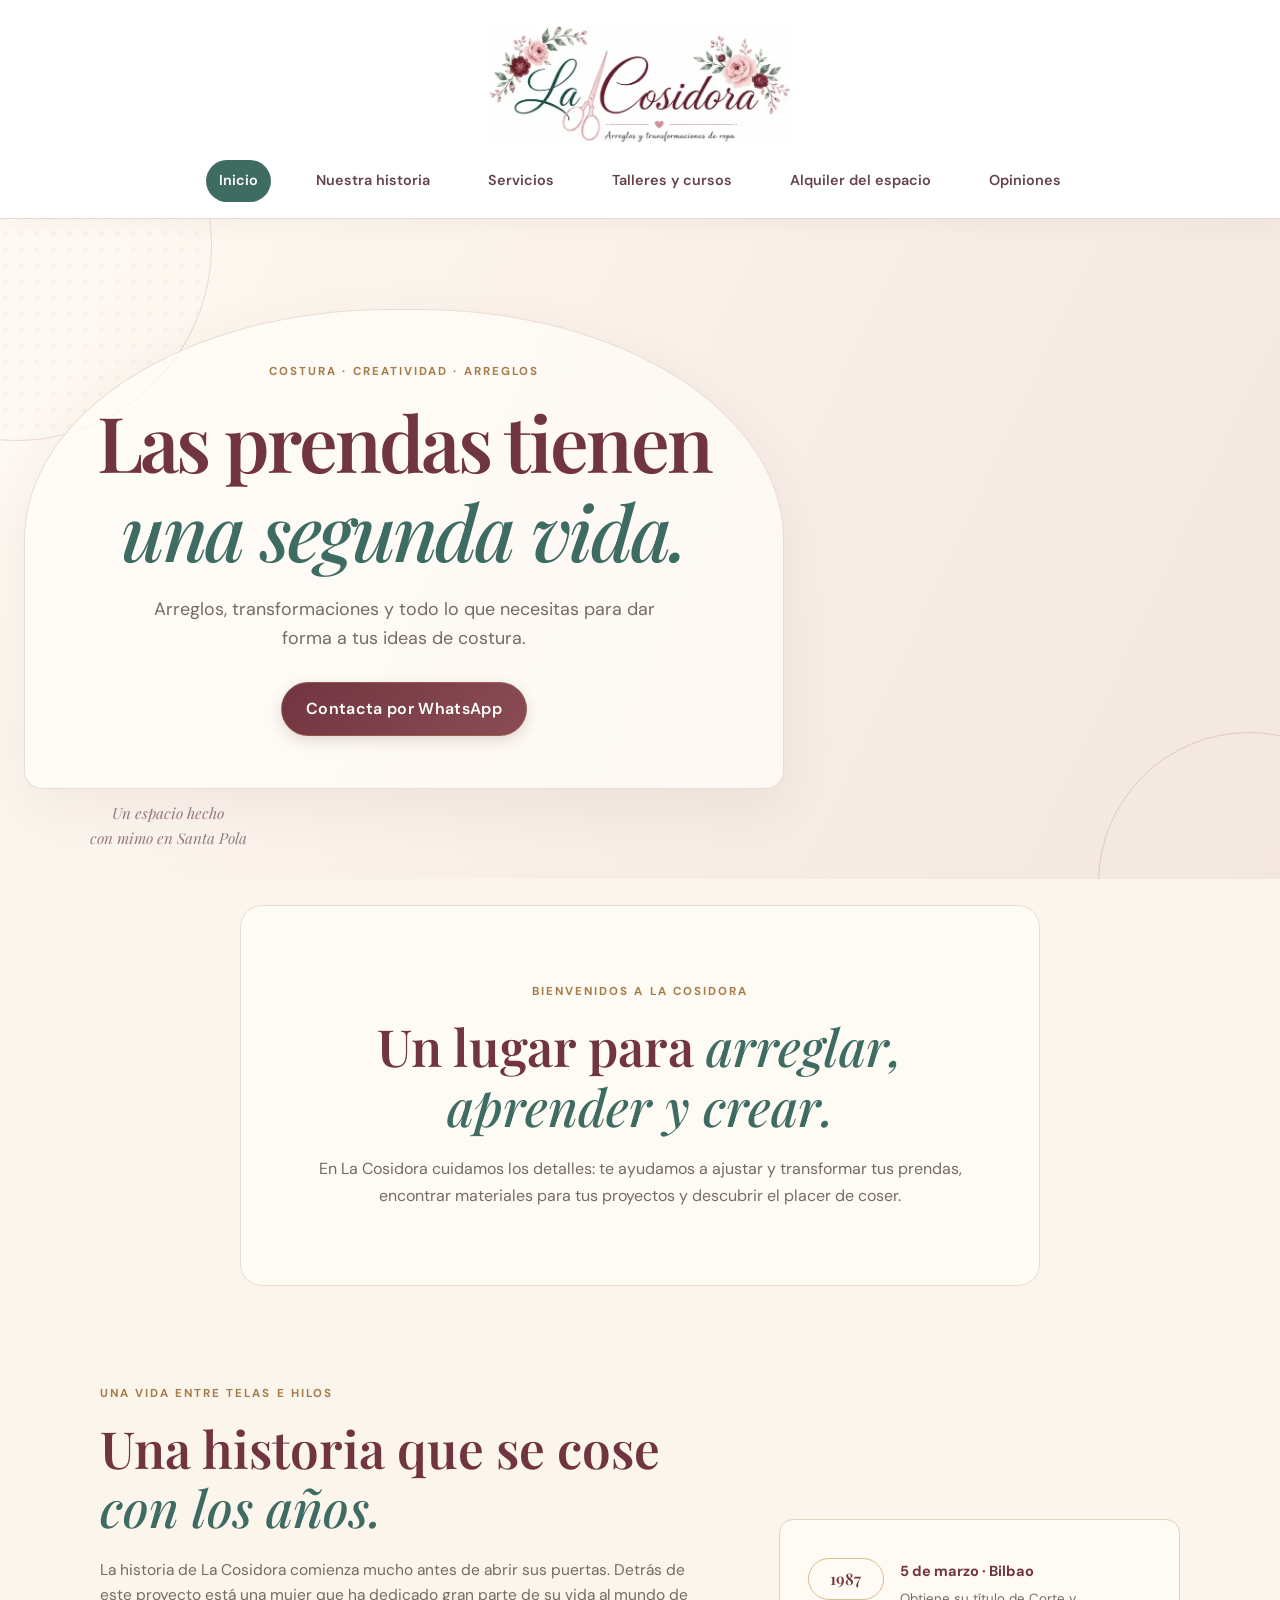
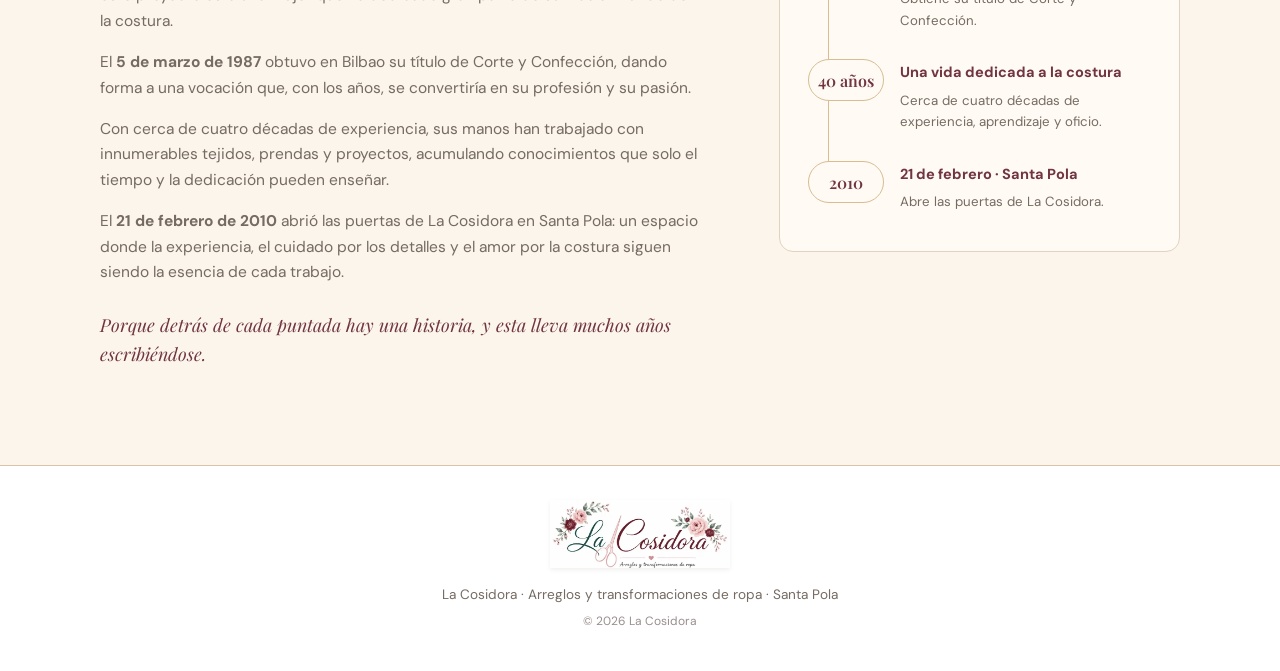
==== commit 02768443: "Añade historia de La Cosidora y enlace a opiniones" ====
--- a/index.html
+++ b/index.html
@@ -6,15 +6,39 @@
 <meta name="theme-color" content="#fbf5f2">
 <title>La Cosidora | Arreglos, mercería y costura en Santa Pola</title>
 <link rel="preconnect" href="https://fonts.googleapis.com"><link rel="preconnect" href="https://fonts.gstatic.com" crossorigin>
-<link href="https://fonts.googleapis.com/css2?family=DM+Sans:wght@400;500;600;700&family=Playfair+Display:wght@500;600;700&display=swap" rel="stylesheet"><link rel="stylesheet" href="styles.css?v=18">
+<link href="https://fonts.googleapis.com/css2?family=DM+Sans:wght@400;500;600;700&family=Playfair+Display:wght@500;600;700&display=swap" rel="stylesheet"><link rel="stylesheet" href="styles.css?v=19">
 <style>.brand img{display:block;width:min(220px,42vw);height:auto;max-height:92px;object-fit:contain}.brand{display:flex;align-items:center}.footer-logo{display:block;width:min(180px,60vw);height:auto;margin:0 auto 1rem}</style>
 </head>
 <body>
 <header class="site-header"><a class="brand" href="#inicio" aria-label="La Cosidora, inicio"><img src="assets/logo-la-cosidora.webp?v=4" alt="La Cosidora. Arreglos y transformaciones de ropa"></a>
-<nav aria-label="Navegación principal"><a href="#inicio" data-page-link="home">Inicio</a><a href="#servicios" data-page-link="services">Servicios</a><a href="#cursos" data-page-link="courses">Talleres y cursos</a><a href="#espacio" data-page-link="space">Alquiler del espacio</a></nav></header>
+<nav aria-label="Navegación principal"><a href="#inicio" data-page-link="home">Inicio</a><a href="#historia">Nuestra historia</a><a href="#servicios" data-page-link="services">Servicios</a><a href="#cursos" data-page-link="courses">Talleres y cursos</a><a href="#espacio" data-page-link="space">Alquiler del espacio</a><a href="#opiniones">Opiniones</a></nav></header>
 <main>
 <section class="hero" id="inicio"><div class="hero-content"><p class="eyebrow">Costura · creatividad · arreglos</p><h1>Las prendas tienen<br><em>una segunda vida.</em></h1><p class="hero-copy">Arreglos, transformaciones y todo lo que necesitas para dar forma a tus ideas de costura.</p><a class="button" href="https://wa.me/34676435554" target="_blank" rel="noopener">Contacta por WhatsApp</a></div><div class="hero-note">Un espacio hecho<br>con mimo en Santa Pola</div></section>
 <section class="intro section-wrap" id="intro"><p class="eyebrow">Bienvenidos a La Cosidora</p><h2>Un lugar para <em>arreglar, aprender y crear.</em></h2><p>En La Cosidora cuidamos los detalles: te ayudamos a ajustar y transformar tus prendas, encontrar materiales para tus proyectos y descubrir el placer de coser.</p></section>
+<section class="story-section section-wrap" id="historia">
+ <div class="story-copy">
+  <p class="eyebrow">Una vida entre telas e hilos</p>
+  <h2>Una historia que se cose <em>con los años.</em></h2>
+  <p>La historia de La Cosidora comienza mucho antes de abrir sus puertas. Detrás de este proyecto está una mujer que ha dedicado gran parte de su vida al mundo de la costura.</p>
+  <p>El <strong>5 de marzo de 1987</strong> obtuvo en Bilbao su título de Corte y Confección, dando forma a una vocación que, con los años, se convertiría en su profesión y su pasión.</p>
+  <p>Con cerca de cuatro décadas de experiencia, sus manos han trabajado con innumerables tejidos, prendas y proyectos, acumulando conocimientos que solo el tiempo y la dedicación pueden enseñar.</p>
+  <p>El <strong>21 de febrero de 2010</strong> abrió las puertas de La Cosidora en Santa Pola: un espacio donde la experiencia, el cuidado por los detalles y el amor por la costura siguen siendo la esencia de cada trabajo.</p>
+  <p class="story-signoff">Porque detrás de cada puntada hay una historia, y esta lleva muchos años escribiéndose.</p>
+ </div>
+ <div class="story-timeline" aria-label="Historia de La Cosidora">
+  <article class="timeline-item"><span class="timeline-year">1987</span><div><strong>5 de marzo · Bilbao</strong><p>Obtiene su título de Corte y Confección.</p></div></article>
+  <article class="timeline-item"><span class="timeline-year">40 años</span><div><strong>Una vida dedicada a la costura</strong><p>Cerca de cuatro décadas de experiencia, aprendizaje y oficio.</p></div></article>
+  <article class="timeline-item"><span class="timeline-year">2010</span><div><strong>21 de febrero · Santa Pola</strong><p>Abre las puertas de La Cosidora.</p></div></article>
+ </div>
+</section>
+<section class="reviews-section" id="opiniones">
+ <div class="reviews-inner">
+  <p class="eyebrow">La confianza se construye puntada a puntada</p>
+  <h2>Lo que opinan <em>nuestros clientes.</em></h2>
+  <p>La mejor manera de conocer nuestro trabajo es escuchar a quienes ya han pasado por La Cosidora. Puedes leer sus opiniones y valoraciones directamente en Google.</p>
+  <a class="button" href="https://search.google.com/local/reviews?placeid=ChIJg6g32FZMYg0R5L8s_8APzNY" target="_blank" rel="noopener">Leer opiniones en Google</a>
+ </div>
+</section>
 <section class="services section-wrap" id="servicios"><div class="section-heading"><p class="eyebrow">Qué hacemos</p><h2>Nuestros servicios</h2></div><div class="service-grid" aria-label="Selecciona un servicio">
 <button class="service-card service-choice" type="button" data-service="arreglos" aria-expanded="false"><h3>Arreglos y transformaciones</h3><p>Adaptamos y damos una nueva vida a tus prendas.</p><span class="service-more">Ver detalles</span></button>
 <button class="service-card service-choice" type="button" data-service="merceria" aria-expanded="false"><h3>Mercería</h3><p>Materiales y pequeños imprescindibles para tus labores.</p><span class="service-more">Ver detalles</span></button>
@@ -55,7 +79,7 @@
   </div>
  </div>
 </section>
-<section class="space-section" id="espacio"><div class="space-inner"><div><p class="eyebrow">Un espacio para tus ideas</p><h2>¿Necesitas un lugar para impartir tu curso o taller?</h2><p>En La Cosidora también puedes alquilar un espacio por horas para desarrollar tus clases, talleres y actividades.</p><a class="button button-light" href="https://wa.me/34676435554?text=Hola%2C%20me%20gustar%C3%ADa%20informarme%20sobre%20el%20alquiler%20del%20espacio%20por%20horas." target="_blank" rel="noopener">Consultar disponibilidad</a></div><div class="space-stamp"><span>Tu taller</span><strong>tu<br>espacio</strong><span>por horas</span></div></div></section>
+<section class="space-section" id="espacio"><div class="space-inner"><div><p class="eyebrow">Un espacio para tus ideas</p><h2>¿Necesitas un lugar para impartir tu curso o taller?</h2><p>En La Cosidora ponemos a tu disposición un espacio equipado con mesas y sillas, cuya distribución puedes adaptar según las necesidades de tu actividad.</p><p>Puedes solicitarlo durante el horario habitual de la tienda o consultar la disponibilidad fuera de ese horario para utilizarlo en exclusiva.</p><p>Cuéntanos qué tienes en mente y hablamos de fechas y condiciones.</p><a class="button button-light" href="https://wa.me/34676435554?text=Hola%2C%20me%20gustar%C3%ADa%20informarme%20sobre%20el%20alquiler%20del%20espacio." target="_blank" rel="noopener">Consultar disponibilidad</a></div><div class="space-stamp"><span>Tu taller</span><strong>tu<br>espacio</strong><span>por horas</span></div></div></section>
 <section class="contact section-wrap" id="contacto"><div class="section-heading"><p class="eyebrow">Ven a conocernos</p><h2>Estamos en Santa Pola</h2><p>¿Tienes una consulta, quieres apuntarte a un curso o necesitas más información? Estaremos encantados de atenderte.</p></div><div class="contact-grid">
 <div class="contact-item"><span>Dirección</span><strong>Calle Maestro Alfonsea, 1, bajo<br>Santa Pola (Alicante)</strong></div><div class="contact-item"><span>Teléfono y WhatsApp</span><strong><a href="tel:+34676435554">676 435 554</a></strong></div><div class="contact-item"><span>Instagram</span><strong><a href="https://www.instagram.com/lacosidora.santapola/" target="_blank" rel="noopener">@lacosidora.santapola</a></strong></div><div class="contact-item"><span>Horario</span><strong>Lunes a viernes<br>10:00–13:00 · 17:00–20:00</strong></div></div><a class="button" href="https://wa.me/34676435554" target="_blank" rel="noopener">Escríbenos</a></section>
 </main><footer><img class="footer-logo" src="assets/logo-la-cosidora.webp?v=4" alt=""><p>La Cosidora · Arreglos y transformaciones de ropa · Santa Pola</p><p class="copyright">© <span id="year"></span> La Cosidora</p></footer><script src="script.js?v=12"></script>
--- a/styles.css
+++ b/styles.css
@@ -77,9 +77,9 @@
 .adult-course-grid span,.adult-course-grid strong{display:block;color:var(--wine)}
 .adult-course-grid strong{font:600 2rem "Playfair Display",serif}
 .adult-course-notes{max-width:850px;margin:0 auto 20px}
-.past-grid{display:grid;grid-template-columns:repeat(3,1fr);gap:16px}
+.past-grid{display:grid;grid-template-columns:repeat(3,minmax(0,1fr));gap:20px;align-items:stretch}
 .past-card{background:#fff;border:1px solid var(--line);overflow:hidden}
-.past-photo{height:190px;background-size:cover;background-position:center}
+.past-photo{height:260px;min-height:260px;background-size:cover;background-position:center center;background-repeat:no-repeat;overflow:hidden;transform:translateZ(0)}
 .past-photo-together{background-image:url("assets/taller-manana-juntos.jpg")}
 .past-photo-designers{background-image:url("assets/pequenos-disenadores.jpg")}
 .past-photo-pumpkins{background-image:url("assets/taller-calabazas.jpg")}
@@ -375,3 +375,40 @@
 .site-header .brand{background:#fff!important;padding:6px 12px;border-radius:0}
 .site-header .brand img,.footer-logo{background:#fff!important;display:block}
 footer{background:#fff!important}
+
+@media(max-width:760px){.past-grid{grid-template-columns:1fr}.past-photo{height:auto;min-height:0;aspect-ratio:4/3;background-position:center}}
+
+
+/* Fotografías de talleres: mostrar la imagen completa, sin filtros ni capas */
+.past-photo{
+  background-color:#fff!important;
+  background-size:contain!important;
+  background-position:center center!important;
+  background-repeat:no-repeat!important;
+  height:auto!important;
+  min-height:0!important;
+  aspect-ratio:4/3;
+  image-rendering:auto;
+}
+.past-card{background:#fff}
+@media(max-width:760px){
+  .past-photo{aspect-ratio:4/3;height:auto!important;min-height:0!important}
+}
+
+
+/* Historia del oficio y opiniones de clientes */
+.story-section{display:grid;grid-template-columns:minmax(0,1.2fr) minmax(270px,.8fr);gap:clamp(35px,6vw,80px);align-items:center;padding-top:78px;padding-bottom:78px}
+.story-copy h2{max-width:650px}
+.story-copy>p:not(.eyebrow){color:var(--muted);font-size:.97rem}
+.story-signoff{font-family:"Playfair Display",serif;font-style:italic;color:var(--wine)!important;font-size:1.12rem!important;margin-top:24px}
+.story-timeline{position:relative;padding:24px 24px 24px 28px;background:#fffaf4;border:1px solid #e3d2bd;border-radius:14px}
+.story-timeline:before{content:"";position:absolute;left:48px;top:48px;bottom:48px;width:1px;background:#d8bd91}
+.timeline-item{position:relative;display:grid;grid-template-columns:76px 1fr;gap:16px;align-items:start;padding:14px 0}
+.timeline-year{position:relative;z-index:1;display:grid;place-items:center;min-height:42px;padding:4px 6px;background:#fffaf4;border:1px solid #d8bd91;border-radius:22px;color:var(--wine);font:600 1rem "Playfair Display",serif;text-align:center}
+.timeline-item strong{display:block;color:var(--wine);font-size:.91rem;margin:2px 0 4px}
+.timeline-item p{margin:0;color:var(--muted);font-size:.83rem}
+.reviews-section{padding:72px 24px;text-align:center;background:#f5eee7;border-top:1px solid #e8d8c9;border-bottom:1px solid #e8d8c9}
+.reviews-inner{max-width:690px;margin:auto}
+.reviews-inner h2{margin-bottom:16px}
+.reviews-inner>p:not(.eyebrow){color:var(--muted);margin:0 auto 25px;max-width:600px}
+@media(max-width:760px){.story-section{grid-template-columns:1fr;padding-top:58px;padding-bottom:58px}.story-timeline{margin-top:4px}.reviews-section{padding:58px 20px}}
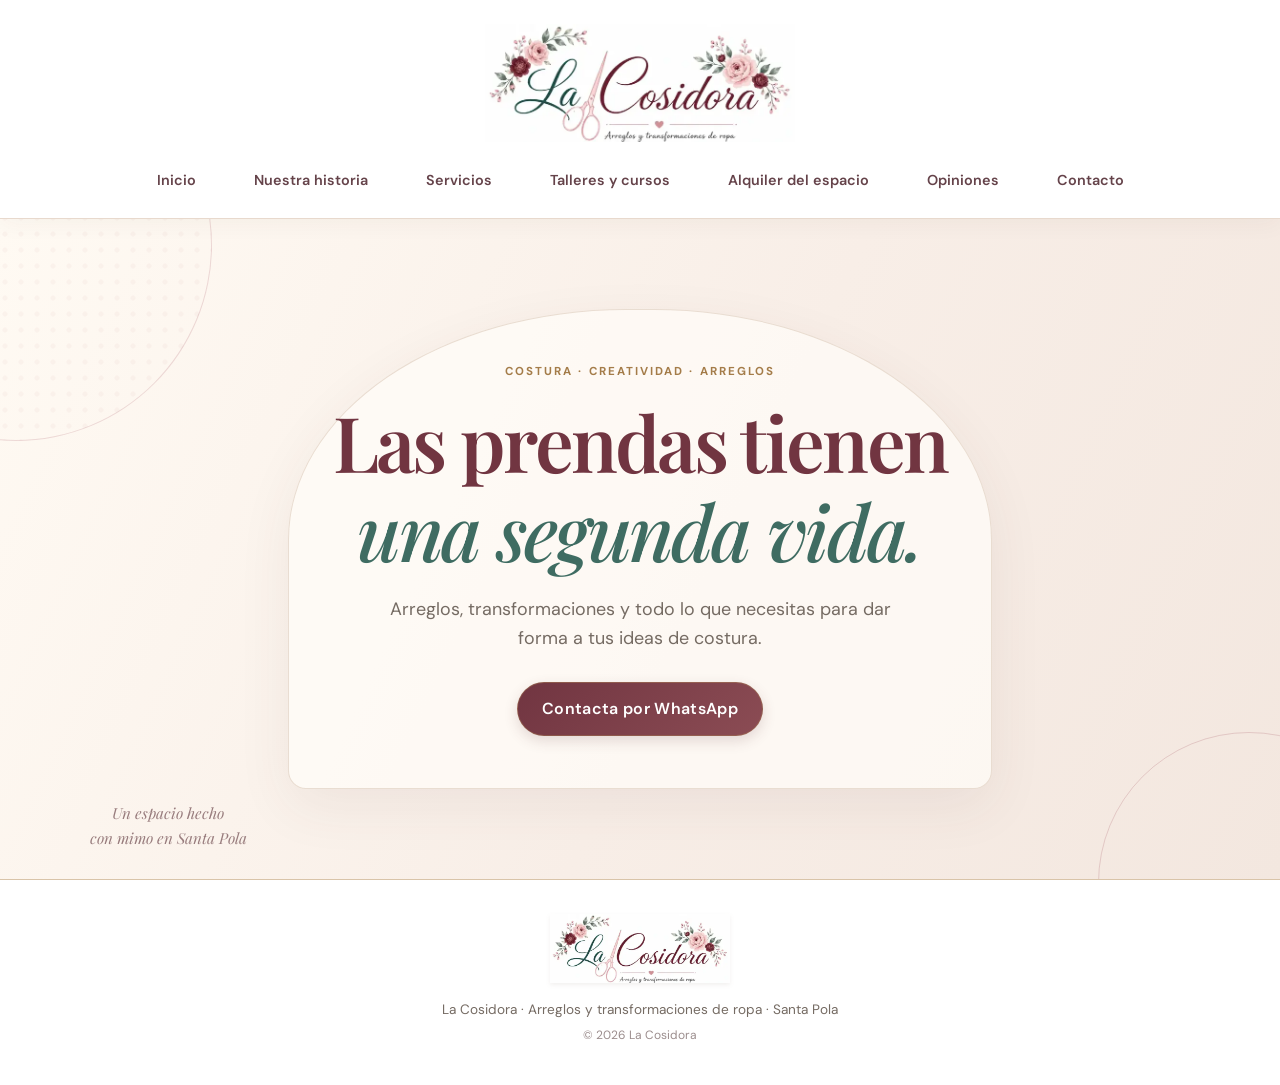
==== commit 163150bf: "Convertir inicio en portada breve y navegación multipágina" ====
--- a/index.html
+++ b/index.html
@@ -1,86 +1,2 @@
-<!doctype html>
-<html lang="es">
-<head>
-<meta charset="utf-8"><meta name="viewport" content="width=device-width, initial-scale=1">
-<meta name="description" content="La Cosidora en Santa Pola: arreglos y transformaciones de ropa, mercería, reparación de máquinas de coser, cursos y alquiler de espacio por horas.">
-<meta name="theme-color" content="#fbf5f2">
-<title>La Cosidora | Arreglos, mercería y costura en Santa Pola</title>
-<link rel="preconnect" href="https://fonts.googleapis.com"><link rel="preconnect" href="https://fonts.gstatic.com" crossorigin>
-<link href="https://fonts.googleapis.com/css2?family=DM+Sans:wght@400;500;600;700&family=Playfair+Display:wght@500;600;700&display=swap" rel="stylesheet"><link rel="stylesheet" href="styles.css?v=19">
-<style>.brand img{display:block;width:min(220px,42vw);height:auto;max-height:92px;object-fit:contain}.brand{display:flex;align-items:center}.footer-logo{display:block;width:min(180px,60vw);height:auto;margin:0 auto 1rem}</style>
-</head>
-<body>
-<header class="site-header"><a class="brand" href="#inicio" aria-label="La Cosidora, inicio"><img src="assets/logo-la-cosidora.webp?v=4" alt="La Cosidora. Arreglos y transformaciones de ropa"></a>
-<nav aria-label="Navegación principal"><a href="#inicio" data-page-link="home">Inicio</a><a href="#historia">Nuestra historia</a><a href="#servicios" data-page-link="services">Servicios</a><a href="#cursos" data-page-link="courses">Talleres y cursos</a><a href="#espacio" data-page-link="space">Alquiler del espacio</a><a href="#opiniones">Opiniones</a></nav></header>
-<main>
-<section class="hero" id="inicio"><div class="hero-content"><p class="eyebrow">Costura · creatividad · arreglos</p><h1>Las prendas tienen<br><em>una segunda vida.</em></h1><p class="hero-copy">Arreglos, transformaciones y todo lo que necesitas para dar forma a tus ideas de costura.</p><a class="button" href="https://wa.me/34676435554" target="_blank" rel="noopener">Contacta por WhatsApp</a></div><div class="hero-note">Un espacio hecho<br>con mimo en Santa Pola</div></section>
-<section class="intro section-wrap" id="intro"><p class="eyebrow">Bienvenidos a La Cosidora</p><h2>Un lugar para <em>arreglar, aprender y crear.</em></h2><p>En La Cosidora cuidamos los detalles: te ayudamos a ajustar y transformar tus prendas, encontrar materiales para tus proyectos y descubrir el placer de coser.</p></section>
-<section class="story-section section-wrap" id="historia">
- <div class="story-copy">
-  <p class="eyebrow">Una vida entre telas e hilos</p>
-  <h2>Una historia que se cose <em>con los años.</em></h2>
-  <p>La historia de La Cosidora comienza mucho antes de abrir sus puertas. Detrás de este proyecto está una mujer que ha dedicado gran parte de su vida al mundo de la costura.</p>
-  <p>El <strong>5 de marzo de 1987</strong> obtuvo en Bilbao su título de Corte y Confección, dando forma a una vocación que, con los años, se convertiría en su profesión y su pasión.</p>
-  <p>Con cerca de cuatro décadas de experiencia, sus manos han trabajado con innumerables tejidos, prendas y proyectos, acumulando conocimientos que solo el tiempo y la dedicación pueden enseñar.</p>
-  <p>El <strong>21 de febrero de 2010</strong> abrió las puertas de La Cosidora en Santa Pola: un espacio donde la experiencia, el cuidado por los detalles y el amor por la costura siguen siendo la esencia de cada trabajo.</p>
-  <p class="story-signoff">Porque detrás de cada puntada hay una historia, y esta lleva muchos años escribiéndose.</p>
- </div>
- <div class="story-timeline" aria-label="Historia de La Cosidora">
-  <article class="timeline-item"><span class="timeline-year">1987</span><div><strong>5 de marzo · Bilbao</strong><p>Obtiene su título de Corte y Confección.</p></div></article>
-  <article class="timeline-item"><span class="timeline-year">40 años</span><div><strong>Una vida dedicada a la costura</strong><p>Cerca de cuatro décadas de experiencia, aprendizaje y oficio.</p></div></article>
-  <article class="timeline-item"><span class="timeline-year">2010</span><div><strong>21 de febrero · Santa Pola</strong><p>Abre las puertas de La Cosidora.</p></div></article>
- </div>
-</section>
-<section class="reviews-section" id="opiniones">
- <div class="reviews-inner">
-  <p class="eyebrow">La confianza se construye puntada a puntada</p>
-  <h2>Lo que opinan <em>nuestros clientes.</em></h2>
-  <p>La mejor manera de conocer nuestro trabajo es escuchar a quienes ya han pasado por La Cosidora. Puedes leer sus opiniones y valoraciones directamente en Google.</p>
-  <a class="button" href="https://search.google.com/local/reviews?placeid=ChIJg6g32FZMYg0R5L8s_8APzNY" target="_blank" rel="noopener">Leer opiniones en Google</a>
- </div>
-</section>
-<section class="services section-wrap" id="servicios"><div class="section-heading"><p class="eyebrow">Qué hacemos</p><h2>Nuestros servicios</h2></div><div class="service-grid" aria-label="Selecciona un servicio">
-<button class="service-card service-choice" type="button" data-service="arreglos" aria-expanded="false"><h3>Arreglos y transformaciones</h3><p>Adaptamos y damos una nueva vida a tus prendas.</p><span class="service-more">Ver detalles</span></button>
-<button class="service-card service-choice" type="button" data-service="merceria" aria-expanded="false"><h3>Mercería</h3><p>Materiales y pequeños imprescindibles para tus labores.</p><span class="service-more">Ver detalles</span></button>
-<button class="service-card service-choice" type="button" data-service="maquinas" aria-expanded="false"><h3>Reparación de máquinas de coser</h3><p>Te ayudamos con la reparación de tu máquina.</p><span class="service-more">Ver detalles</span></button>
-<button class="service-card service-choice" type="button" data-service="cursos" aria-expanded="false"><h3>Cursos y talleres</h3><p>Aprende, practica y disfruta de la costura.</p><span class="service-more">Ver detalles</span></button>
-<button class="service-card service-choice" type="button" data-service="personalizados" aria-expanded="false"><h3>Personalizados</h3><p>Detalles y creaciones hechas a tu gusto.</p><span class="service-more">Ver detalles</span></button>
-</div>
-<div class="service-detail" id="service-detail" hidden aria-live="polite">
-<div><p class="eyebrow">La Cosidora · Santa Pola</p><h3 id="service-detail-title"></h3><p id="service-detail-copy"></p><a class="button" id="service-detail-contact" href="https://wa.me/34676435554" target="_blank" rel="noopener">Consultar por WhatsApp</a></div>
-<button class="service-detail-close" type="button" aria-label="Cerrar detalles">×</button>
-</div></section>
-<section class="courses section-wrap" id="cursos">
- <div class="section-heading"><p class="eyebrow">Agenda creativa</p><h2>Calendario de <em>talleres</em></h2><p>Elige una fecha marcada para descubrir el taller, ver qué haremos y consultar todos los detalles.</p></div>
- <div class="agenda">
-  <div class="agenda-calendar">
-   <div class="agenda-month"><button id="month-prev" aria-label="Mes anterior">‹</button><div><strong id="month-label">Noviembre 2026</strong><small>La Cosidora · Santa Pola</small></div><button id="month-next" aria-label="Mes siguiente">›</button></div>
-   <div class="agenda-grid agenda-week"><span>LUN</span><span>MAR</span><span>MIÉ</span><span>JUE</span><span>VIE</span><span>SÁB</span><span>DOM</span></div>
-   <div class="agenda-grid" id="course-calendar"></div>
-   <div class="agenda-key"><span><i></i> Taller con fecha</span><span><i class="past-dot"></i> Fecha pasada</span></div>
-  </div>
-  <article class="agenda-detail" id="course-detail" aria-live="polite">
-   <div class="detail-empty"><span class="eyebrow">Tu próximo plan creativo</span><h3>Selecciona un taller en el calendario</h3><p>Al pulsar una fecha señalada aparecerán aquí las fotografías y toda la información del curso.</p></div>
-   <div class="detail-live" hidden>
-    <div class="detail-head"><span id="course-date"></span><span id="course-status" class="detail-status"></span></div>
-    <div class="detail-main"><div class="detail-description"><p class="eyebrow">Taller en La Cosidora</p><h3 id="course-name"></h3><p id="course-intro"></p><h4>¿Qué haremos?</h4><ul id="course-steps"></ul></div>
-     <div class="detail-meta"><div class="detail-photo" id="course-photo" hidden><img id="course-photo-img" alt=""></div><div class="detail-facts"><div><small>Horario</small><strong id="course-time"></strong></div><div><small>Duración</small><strong id="course-duration"></strong></div><div><small>Precio</small><strong id="course-price"></strong></div><div><small>Plazas</small><strong id="course-spots"></strong></div></div></div>
-    </div>
-    <div class="detail-footer"><p id="course-note">Materiales incluidos. Reserva con el 50 % del importe; el resto se abona el día del taller.</p><a id="course-contact" class="button" target="_blank" rel="noopener">Consultar / reservar</a></div>
-   </div>
-  </article>
- </div>
- <section class="adult-sewing"><div class="section-heading"><p class="eyebrow">Aprende a tu ritmo</p><h3>Cursos de costura para adultos</h3><p>Iniciación desde cero o para mejorar tus conocimientos. Aprenderás a utilizar la máquina de coser, conocer materiales y realizar proyectos sencillos, avanzando a tu ritmo.</p></div><div class="adult-course-grid"><article><span>CLASE SUELTA</span><strong>15 €</strong><p>1 hora y media por clase.</p></article><article><span>BONO DE COSTURA</span><strong>68 €</strong><p>5 clases de 1 hora y media.</p></article></div><div class="adult-course-notes"><p><b>Cuándo:</b> de lunes a viernes, de 10:00 a 13:00 y de 17:00 a 20:00, con cita previa y aviso de 24 horas.</p><p><b>Máquina:</b> recomendamos traer la tuya para aprender con ella. Si no tienes, disponemos de máquinas en el taller.</p><p><b>Materiales:</b> no necesitas traer materiales para empezar; te indicaremos lo que necesitas y podrás encontrarlo en nuestra mercería.</p></div><a class="button" href="https://wa.me/34676435554?text=Hola%2C%20quiero%20informaci%C3%B3n%20sobre%20los%20cursos%20de%20costura%20para%20adultos.">Consultar cursos de adultos</a></section>
- <div class="past-workshops"><div class="past-title"><p class="eyebrow">Momentos compartidos</p><h3>Talleres que ya hemos vivido</h3><p>Así son algunas de las experiencias creativas que organizamos.</p></div>
-  <div class="past-grid">
-   <article class="past-card"><div class="past-photo past-photo-together" role="img" aria-label="Taller de costura compartido por niñas y una persona adulta"></div><div class="past-copy"><h4>Una mañana para crear juntos</h4><p>Un taller para compartir una experiencia creativa en pareja: madre e hija, padre e hijo, abuelos y nietos o cualquier persona que quiera venir a crear acompañada. Una mañana para disfrutar, aprender y llevarse una creación hecha juntos.</p></div></article>
-   <article class="past-card"><div class="past-photo past-photo-designers" role="img" aria-label="Curso infantil de pequeños diseñadores"></div><div class="past-copy"><h4>Pequeños diseñadores</h4><p>Un taller especial de verano que se desarrolla durante una semana, todas las tardes. Cada pequeño diseñador crea su propia tote bag desde cero: elige, corta y cose la tela, confecciona la bolsa y la decora con diseños realizados con el mini plotter.</p></div></article>
-   <article class="past-card"><div class="past-photo past-photo-pumpkins" role="img" aria-label="Taller de creación de calabazas de tela"></div><div class="past-copy"><h4>Taller de calabazas</h4><p>Un taller de costura creativa para diseñar y confeccionar calabazas de tela. Las personas participantes eligen las telas, las cosen, las rellenan y las decoran con detalles otoñales.</p></div></article>
-  </div>
- </div>
-</section>
-<section class="space-section" id="espacio"><div class="space-inner"><div><p class="eyebrow">Un espacio para tus ideas</p><h2>¿Necesitas un lugar para impartir tu curso o taller?</h2><p>En La Cosidora ponemos a tu disposición un espacio equipado con mesas y sillas, cuya distribución puedes adaptar según las necesidades de tu actividad.</p><p>Puedes solicitarlo durante el horario habitual de la tienda o consultar la disponibilidad fuera de ese horario para utilizarlo en exclusiva.</p><p>Cuéntanos qué tienes en mente y hablamos de fechas y condiciones.</p><a class="button button-light" href="https://wa.me/34676435554?text=Hola%2C%20me%20gustar%C3%ADa%20informarme%20sobre%20el%20alquiler%20del%20espacio." target="_blank" rel="noopener">Consultar disponibilidad</a></div><div class="space-stamp"><span>Tu taller</span><strong>tu<br>espacio</strong><span>por horas</span></div></div></section>
-<section class="contact section-wrap" id="contacto"><div class="section-heading"><p class="eyebrow">Ven a conocernos</p><h2>Estamos en Santa Pola</h2><p>¿Tienes una consulta, quieres apuntarte a un curso o necesitas más información? Estaremos encantados de atenderte.</p></div><div class="contact-grid">
-<div class="contact-item"><span>Dirección</span><strong>Calle Maestro Alfonsea, 1, bajo<br>Santa Pola (Alicante)</strong></div><div class="contact-item"><span>Teléfono y WhatsApp</span><strong><a href="tel:+34676435554">676 435 554</a></strong></div><div class="contact-item"><span>Instagram</span><strong><a href="https://www.instagram.com/lacosidora.santapola/" target="_blank" rel="noopener">@lacosidora.santapola</a></strong></div><div class="contact-item"><span>Horario</span><strong>Lunes a viernes<br>10:00–13:00 · 17:00–20:00</strong></div></div><a class="button" href="https://wa.me/34676435554" target="_blank" rel="noopener">Escríbenos</a></section>
-</main><footer><img class="footer-logo" src="assets/logo-la-cosidora.webp?v=4" alt=""><p>La Cosidora · Arreglos y transformaciones de ropa · Santa Pola</p><p class="copyright">© <span id="year"></span> La Cosidora</p></footer><script src="script.js?v=12"></script>
-</body></html>+<!doctype html><html lang="es"><head><meta charset="utf-8"><meta name="viewport" content="width=device-width, initial-scale=1"><meta name="description" content="Arreglos, creatividad y costura en Santa Pola."><meta name="theme-color" content="#fbf5f2"><title>La Cosidora en Santa Pola | La Cosidora</title><link rel="preconnect" href="https://fonts.googleapis.com"><link rel="preconnect" href="https://fonts.gstatic.com" crossorigin><link href="https://fonts.googleapis.com/css2?family=DM+Sans:wght@400;500;600;700&family=Playfair+Display:wght@500;600;700&display=swap" rel="stylesheet"><link rel="stylesheet" href="styles.css?v=20"><style>.brand img{display:block;width:min(220px,42vw);height:auto;max-height:92px;object-fit:contain}.brand{display:flex;align-items:center}.footer-logo{display:block;width:min(180px,60vw);height:auto;margin:0 auto 1rem}</style></head><body><header class="site-header"><a class="brand" href="index.html" aria-label="La Cosidora, inicio"><img src="assets/logo-la-cosidora.webp?v=4" alt="La Cosidora. Arreglos y transformaciones de ropa"></a><nav aria-label="Navegación principal"><a href="index.html">Inicio</a><a href="historia.html">Nuestra historia</a><a href="servicios.html">Servicios</a><a href="cursos.html">Talleres y cursos</a><a href="espacio.html">Alquiler del espacio</a><a href="opiniones.html">Opiniones</a><a href="contacto.html">Contacto</a></nav></header><main><section class="hero" id="inicio"><div class="hero-content"><p class="eyebrow">Costura · creatividad · arreglos</p><h1>Las prendas tienen<br><em>una segunda vida.</em></h1><p class="hero-copy">Arreglos, transformaciones y todo lo que necesitas para dar forma a tus ideas de costura.</p><a class="button" href="https://wa.me/34676435554" target="_blank" rel="noopener">Contacta por WhatsApp</a></div><div class="hero-note">Un espacio hecho<br>con mimo en Santa Pola</div></section><section class="intro section-wrap" id="intro"><p class="eyebrow">Bienvenidos a La Cosidora</p><h2>Un lugar para <em>arreglar, aprender y crear.</em></h2><p>En La Cosidora cuidamos los detalles: te ayudamos a ajustar y transformar tus prendas, encontrar materiales para tus proyectos y descubrir el placer de coser.</p></section><section class="home-links section-wrap"><div class="section-heading"><p class="eyebrow">Descubre La Cosidora</p><h2>Todo lo que necesitas, <em>en un mismo lugar.</em></h2><p>Explora nuestros servicios, aprende con nuestros talleres y conoce nuestra historia.</p></div><div class="home-link-grid"><a href="servicios.html"><strong>Servicios</strong><span>Arreglos, mercería y mucho más</span></a><a href="cursos.html"><strong>Talleres y cursos</strong><span>Aprende y crea a tu ritmo</span></a><a href="historia.html"><strong>Nuestra historia</strong><span>Una vida entre telas e hilos</span></a><a href="opiniones.html"><strong>Opiniones</strong><span>La experiencia de nuestros clientes</span></a></div></section><section class="contact section-wrap" id="contacto"><div class="section-heading"><p class="eyebrow">Ven a conocernos</p><h2>Estamos en Santa Pola</h2><p>¿Tienes una consulta, quieres apuntarte a un curso o necesitas más información? Estaremos encantados de atenderte.</p></div><div class="contact-grid">
+<div class="contact-item"><span>Dirección</span><strong>Calle Maestro Alfonsea, 1, bajo<br>Santa Pola (Alicante)</strong></div><div class="contact-item"><span>Teléfono y WhatsApp</span><strong><a href="tel:+34676435554">676 435 554</a></strong></div><div class="contact-item"><span>Instagram</span><strong><a href="https://www.instagram.com/lacosidora.santapola/" target="_blank" rel="noopener">@lacosidora.santapola</a></strong></div><div class="contact-item"><span>Horario</span><strong>Lunes a viernes<br>10:00–13:00 · 17:00–20:00</strong></div></div><a class="button" href="https://wa.me/34676435554" target="_blank" rel="noopener">Escríbenos</a></section></main><footer><img class="footer-logo" src="assets/logo-la-cosidora.webp?v=4" alt=""><p>La Cosidora · Arreglos y transformaciones de ropa · Santa Pola</p><p class="copyright">© <span id="year"></span> La Cosidora</p></footer><script src="script.js?v=13"></script></body></html>
--- a/styles.css
+++ b/styles.css
@@ -412,3 +412,20 @@
 .reviews-inner h2{margin-bottom:16px}
 .reviews-inner>p:not(.eyebrow){color:var(--muted);margin:0 auto 25px;max-width:600px}
 @media(max-width:760px){.story-section{grid-template-columns:1fr;padding-top:58px;padding-bottom:58px}.story-timeline{margin-top:4px}.reviews-section{padding:58px 20px}}
+
+
+/* Opiniones reales de clientes */
+.reviews-section{padding:78px 24px 82px;background:#f5eee7}
+.reviews-heading{max-width:760px}
+.google-rating{display:flex;align-items:center;justify-content:center;gap:12px;margin:22px auto 16px;color:var(--wine)}
+.google-rating strong{font:600 2.4rem "Playfair Display",serif}
+.google-rating span,.review-stars{color:#d6a13c;letter-spacing:.12em;font-size:1.05rem}
+.google-rating small{color:var(--muted);font-size:.78rem}
+.review-cards{width:min(1120px,100%);margin:38px auto 30px;display:grid;grid-template-columns:repeat(2,minmax(0,1fr));gap:18px;text-align:left}
+.review-card{padding:25px 26px;background:#fffdf9;border:1px solid #e3d2bd;border-radius:14px;box-shadow:0 8px 22px rgba(85,58,46,.05)}
+.review-card-top{display:flex;justify-content:space-between;align-items:center;gap:12px;flex-wrap:wrap}
+.review-card-top strong{font-family:"Playfair Display",serif;color:var(--wine);font-size:1.08rem}
+.review-card p{color:var(--ink);font-size:.91rem;line-height:1.75;margin:17px 0}
+.review-card>small{color:var(--muted);font-size:.72rem}
+.reviews-link{text-align:center}
+@media(max-width:650px){.review-cards{grid-template-columns:1fr;gap:13px}.review-card{padding:21px 19px}.google-rating{gap:8px;flex-wrap:wrap}.google-rating strong{font-size:2rem}.reviews-section{padding:58px 16px}}
